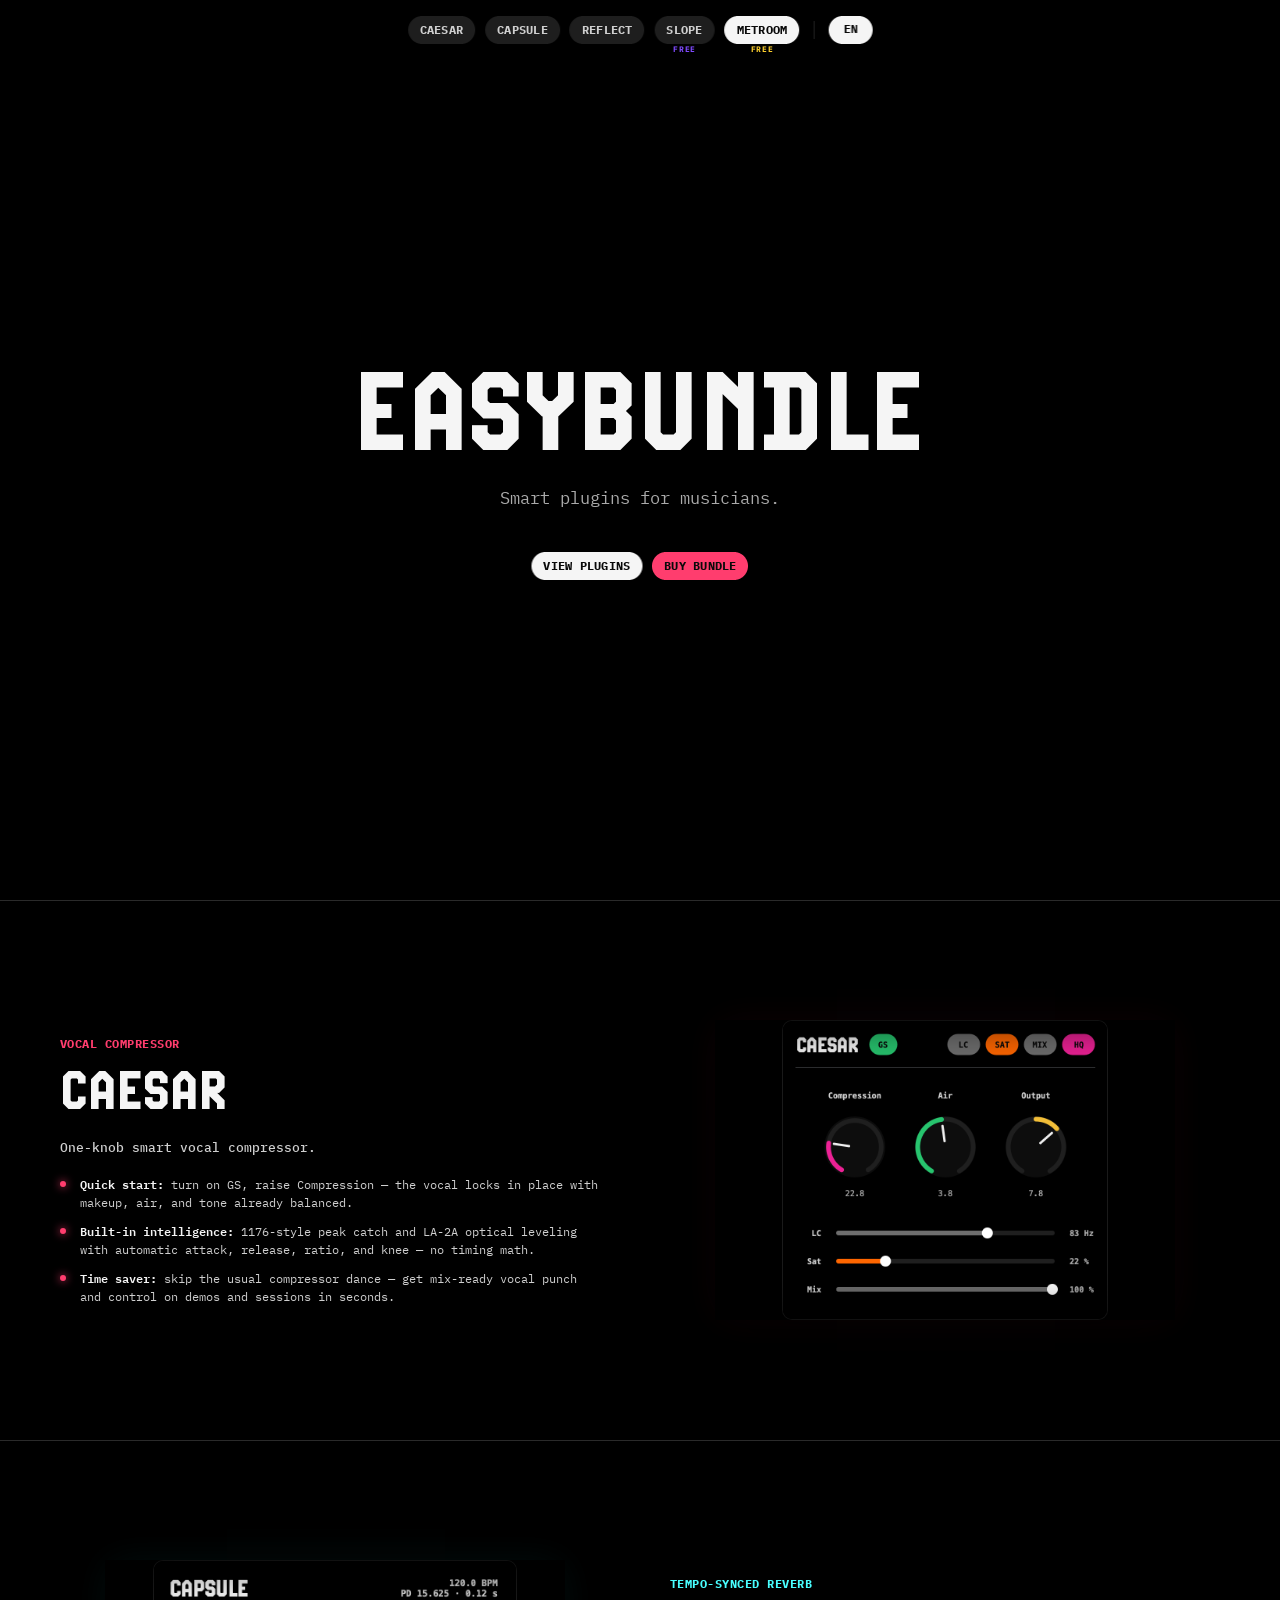
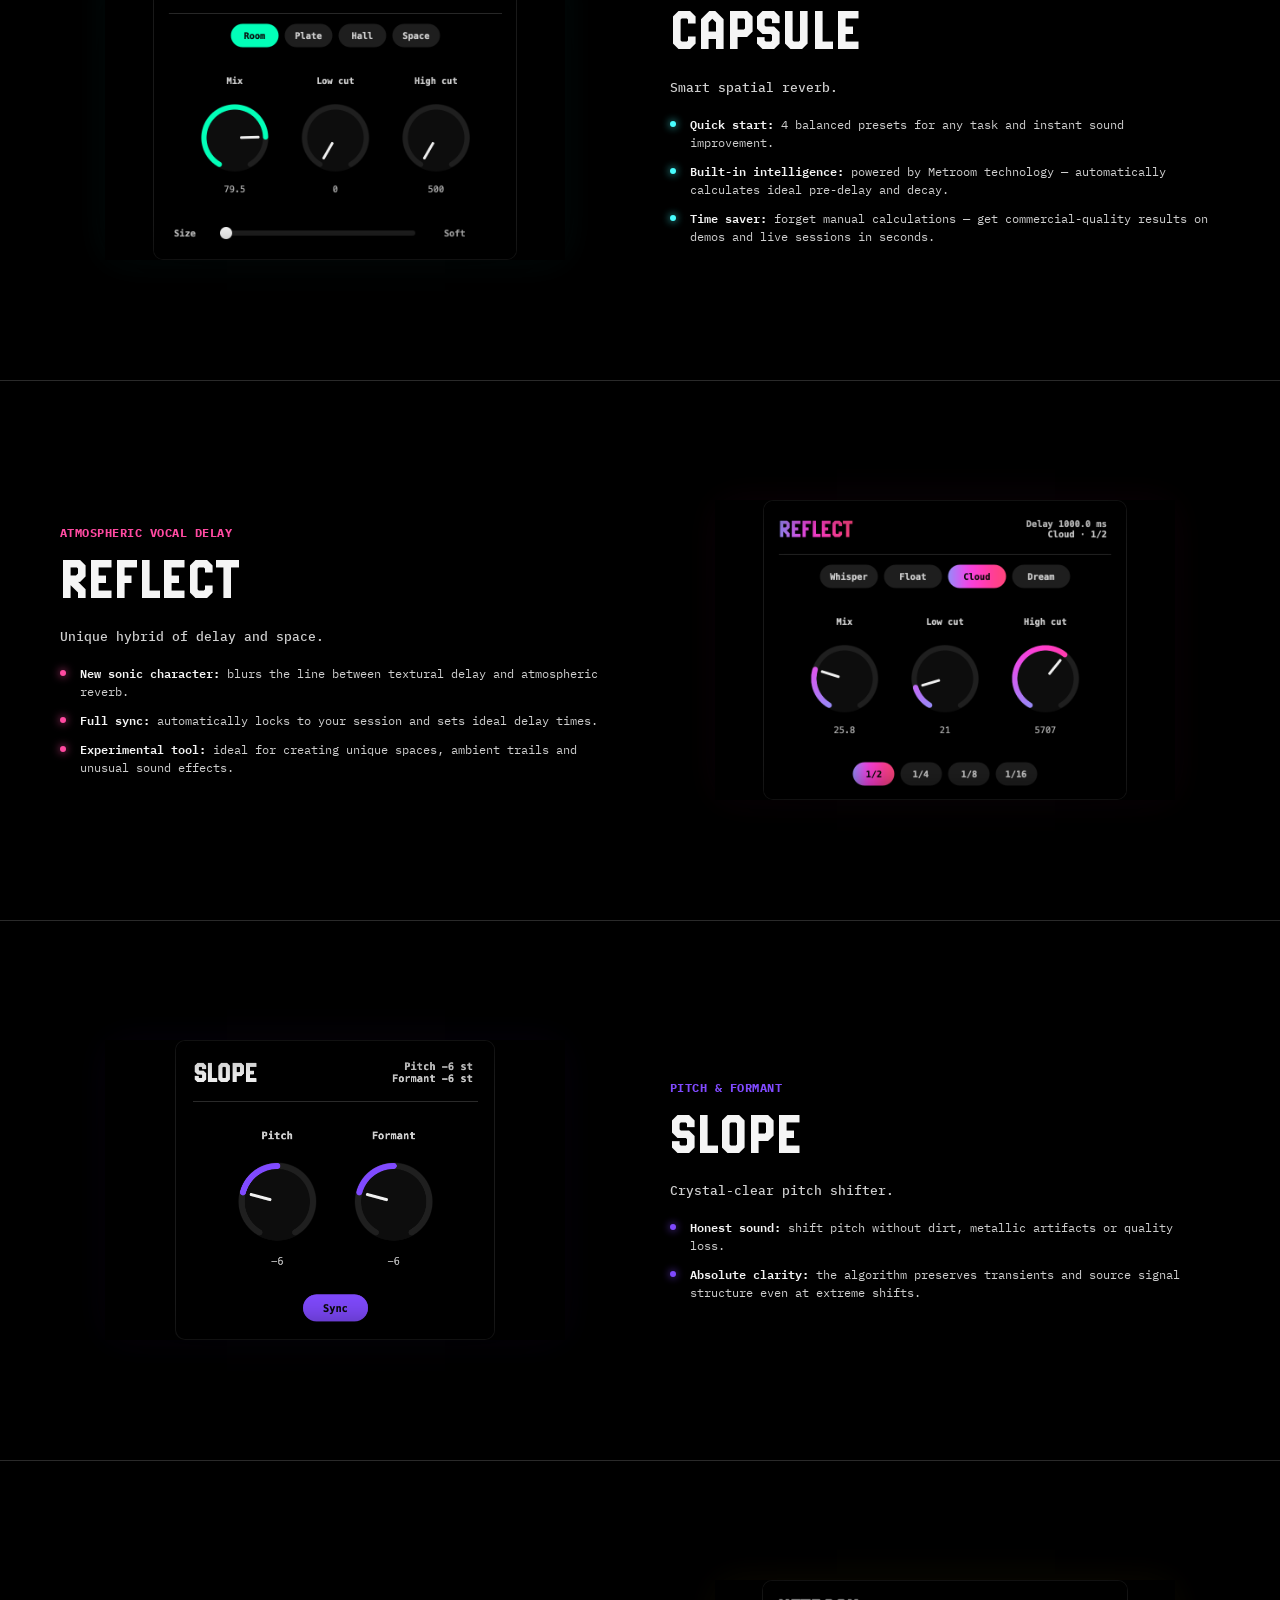
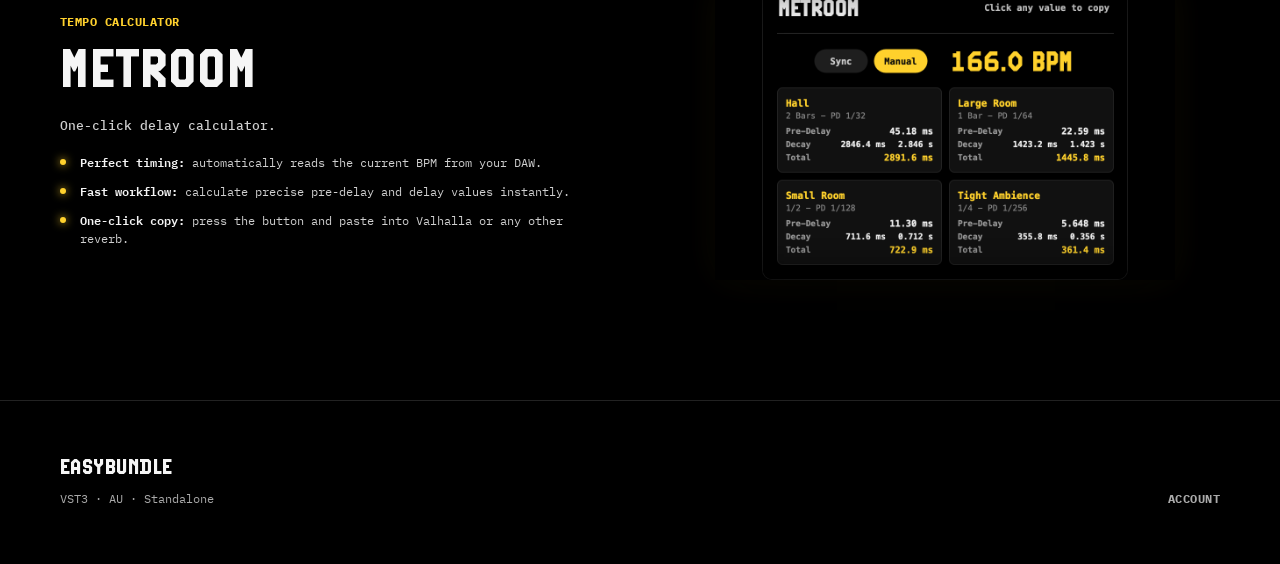
==== index.html @ e0dc14c1 "Initial commit: EASYBUNDLE site" ====
<!DOCTYPE html>
<html lang="en">
<head>
  <meta charset="utf-8" />
  <meta name="viewport" content="width=device-width, initial-scale=1" />
  <title>EASYBUNDLE — repentov</title>
  <meta name="description" content="EASYBUNDLE by repentov: METROOM, CAESAR, CAPSULE, REFLECT, SLOPE — minimum knobs, maximum character." />
  <link rel="icon" href="assets/logo.png" type="image/png" />
  <link rel="preconnect" href="https://fonts.googleapis.com" />
  <link rel="preconnect" href="https://fonts.gstatic.com" crossorigin />
  <link href="https://fonts.googleapis.com/css2?family=Inter:wght@300;400;500;600;700;800&family=IBM+Plex+Mono:wght@400;500;600;700&display=swap" rel="stylesheet" />
  <link rel="stylesheet" href="styles.css" />
</head>
<body>
  <a class="skip" href="#plugins" data-i18n="skip">To plugins</a>

  <!-- Floating Navigation -->
  <nav class="rail" aria-label="Site">
    <div class="rail__inner">
      <a href="#caesar">CAESAR</a>
      <a href="#capsule">CAPSULE</a>
      <a href="#reflect">REFLECT</a>
      <span class="rail__item"><a href="#slope">SLOPE</a><span class="rail__free" style="color:#804AFF">FREE</span></span>
      <span class="rail__item"><a href="#metroom">METROOM</a><span class="rail__free" style="color:#FFD12D">FREE</span></span>
      <span class="rail__divider"></span>
      <div class="rail__langs" id="langSwitch" aria-label="Language">
        <div class="rail__langs-inner">
          <button class="rail__lang is-active" type="button" data-lang="en">EN</button>
          <button class="rail__lang" type="button" data-lang="ru">RU</button>
        </div>
      </div>
    </div>
  </nav>

  <!-- Hero -->
  <header class="hero">
    <div class="hero__stage">
      <h1 class="hero__brand">EASYBUNDLE</h1>
      <p class="hero__line" data-i18n="hero.line">Smart plugins for musicians.</p>
      <div class="hero__cta">
        <a class="btn btn--primary" href="#plugins" data-i18n="hero.cta1">View plugins</a>
        <button class="btn btn--buy" type="button" id="buyOpen" data-i18n="hero.ctaBuy">Buy bundle</button>
      </div>
    </div>
  </header>

  <!-- Plugins -->
  <main id="plugins">

    <!-- CAESAR -->
    <article class="plugin" id="caesar" style="--accent:#FF3D6E">
      <div class="wrap plugin__grid">
        <div class="plugin__copy">
          <p class="plugin__role" data-i18n="caesar.role">Vocal compressor</p>
          <h2 class="plugin__name">CAESAR</h2>
          <p class="plugin__sound" data-i18n="caesar.sound">One-knob smart vocal compressor.</p>
          <ul class="plugin__pros">
            <li data-i18n="caesar.pro1"><strong data-i18n="caesar.pro1t">Quick start:</strong> <span data-i18n="caesar.pro1d">turn on GS, raise Compression — the vocal locks in place with makeup, air, and tone already balanced.</span></li>
            <li data-i18n="caesar.pro2"><strong data-i18n="caesar.pro2t">Built-in intelligence:</strong> <span data-i18n="caesar.pro2d">1176-style peak catch and LA-2A optical leveling with automatic attack, release, ratio, and knee — no timing math.</span></li>
            <li data-i18n="caesar.pro3"><strong data-i18n="caesar.pro3t">Time saver:</strong> <span data-i18n="caesar.pro3d">skip the usual compressor dance — get mix-ready vocal punch and control on demos and sessions in seconds.</span></li>
          </ul>
        </div>
        <figure class="plugin__shot" aria-label="CAESAR interface">
          <div class="shot"><img src="assets/shots/caesar.png" alt="CAESAR UI" loading="lazy" /></div>
        </figure>
      </div>
    </article>

    <!-- CAPSULE -->
    <article class="plugin" id="capsule" style="--accent:#49FEFF">
      <div class="wrap plugin__grid plugin__grid--flip">
        <div class="plugin__copy">
          <p class="plugin__role" data-i18n="capsule.role">Tempo-synced reverb</p>
          <h2 class="plugin__name">CAPSULE</h2>
          <p class="plugin__sound" data-i18n="capsule.sound">Smart spatial reverb.</p>
          <ul class="plugin__pros">
            <li data-i18n="capsule.pro1"><strong data-i18n="capsule.pro1t">Quick start:</strong> <span data-i18n="capsule.pro1d">4 balanced presets for any task and instant sound improvement.</span></li>
            <li data-i18n="capsule.pro2"><strong data-i18n="capsule.pro2t">Built-in intelligence:</strong> <span data-i18n="capsule.pro2d">powered by Metroom technology — automatically calculates ideal pre-delay and decay.</span></li>
            <li data-i18n="capsule.pro3"><strong data-i18n="capsule.pro3t">Time saver:</strong> <span data-i18n="capsule.pro3d">forget manual calculations — get commercial-quality results on demos and live sessions in seconds.</span></li>
          </ul>
        </div>
        <figure class="plugin__shot" aria-label="CAPSULE interface">
          <div class="shot"><img src="assets/shots/capsule.png" alt="CAPSULE UI" loading="lazy" /></div>
        </figure>
      </div>
    </article>

    <!-- REFLECT -->
    <article class="plugin" id="reflect" style="--accent:#FF4AA1">
      <div class="wrap plugin__grid">
        <div class="plugin__copy">
          <p class="plugin__role" data-i18n="reflect.role">Atmospheric vocal delay</p>
          <h2 class="plugin__name">REFLECT</h2>
          <p class="plugin__sound" data-i18n="reflect.sound">Unique hybrid of delay and space.</p>
          <ul class="plugin__pros">
            <li data-i18n="reflect.pro1"><strong data-i18n="reflect.pro1t">New sonic character:</strong> <span data-i18n="reflect.pro1d">blurs the line between textural delay and atmospheric reverb.</span></li>
            <li data-i18n="reflect.pro2"><strong data-i18n="reflect.pro2t">Full sync:</strong> <span data-i18n="reflect.pro2d">automatically locks to your session and sets ideal delay times.</span></li>
            <li data-i18n="reflect.pro3"><strong data-i18n="reflect.pro3t">Experimental tool:</strong> <span data-i18n="reflect.pro3d">ideal for creating unique spaces, ambient trails and unusual sound effects.</span></li>
          </ul>
        </div>
        <figure class="plugin__shot" aria-label="REFLECT interface">
          <div class="shot"><img src="assets/shots/reflect.png" alt="REFLECT UI" loading="lazy" /></div>
        </figure>
      </div>
    </article>

    <!-- SLOPE -->
    <article class="plugin" id="slope" style="--accent:#804AFF">
      <div class="wrap plugin__grid plugin__grid--flip">
        <div class="plugin__copy">
          <p class="plugin__role" data-i18n="slope.role">Pitch &amp; formant</p>
          <h2 class="plugin__name">SLOPE</h2>
          <p class="plugin__sound" data-i18n="slope.sound">Crystal-clear pitch shifter.</p>
          <ul class="plugin__pros">
            <li data-i18n="slope.pro1"><strong data-i18n="slope.pro1t">Honest sound:</strong> <span data-i18n="slope.pro1d">shift pitch without dirt, metallic artifacts or quality loss.</span></li>
            <li data-i18n="slope.pro2"><strong data-i18n="slope.pro2t">Absolute clarity:</strong> <span data-i18n="slope.pro2d">the algorithm preserves transients and source signal structure even at extreme shifts.</span></li>
          </ul>
        </div>
        <figure class="plugin__shot" aria-label="SLOPE interface">
          <div class="shot"><img src="assets/shots/slope.png" alt="SLOPE UI" loading="lazy" /></div>
        </figure>
      </div>
    </article>

    <!-- METROOM -->
    <article class="plugin" id="metroom" style="--accent:#FFD12D">
      <div class="wrap plugin__grid">
        <div class="plugin__copy">
          <p class="plugin__role" data-i18n="metroom.role">Tempo calculator</p>
          <h2 class="plugin__name">METROOM</h2>
          <p class="plugin__sound" data-i18n="metroom.sound">One-click delay calculator.</p>
          <ul class="plugin__pros">
            <li data-i18n="metroom.pro1"><strong data-i18n="metroom.pro1t">Perfect timing:</strong> <span data-i18n="metroom.pro1d">automatically reads the current BPM from your DAW.</span></li>
            <li data-i18n="metroom.pro2"><strong data-i18n="metroom.pro2t">Fast workflow:</strong> <span data-i18n="metroom.pro2d">calculate precise pre-delay and delay values instantly.</span></li>
            <li data-i18n="metroom.pro3"><strong data-i18n="metroom.pro3t">One-click copy:</strong> <span data-i18n="metroom.pro3d">press the button and paste into Valhalla or any other reverb.</span></li>
          </ul>
        </div>
        <figure class="plugin__shot" aria-label="METROOM interface">
          <div class="shot"><img src="assets/shots/metroom.png" alt="METROOM UI" loading="lazy" /></div>
        </figure>
      </div>
    </article>

  </main>

  <!-- Footer -->
  <footer class="footer">
    <div class="wrap footer__inner">
      <div>
        <strong>EASYBUNDLE</strong>
        <p>VST3 · AU · Standalone</p>
      </div>
      <a href="/account.html" data-i18n="nav.account">Account</a>
    </div>
  </footer>

  <!-- Checkout -->
  <div class="checkout" id="checkout" aria-hidden="true">
    <div class="checkout__scrim" data-checkout-close></div>
    <div class="checkout__panel" role="dialog" aria-modal="true" aria-labelledby="checkoutTitle">
      <button class="checkout__close" type="button" aria-label="Close" data-checkout-close>&times;</button>
      <p class="checkout__eyebrow" data-i18n="buy.eyebrow">EASYBUNDLE</p>
      <h2 class="checkout__title" id="checkoutTitle" data-i18n="buy.title">Buy the bundle</h2>
      <p class="checkout__price"><strong>$149</strong> <span data-i18n="buy.includes">— all five plugins, perpetual license</span></p>

      <form class="checkout__form" id="checkoutForm" novalidate>
        <div class="checkout__row checkout__row--2">
          <div class="checkout__field">
            <label for="buyFirst" data-i18n="buy.first">First name</label>
            <input id="buyFirst" name="first_name" autocomplete="given-name" required />
          </div>
          <div class="checkout__field">
            <label for="buyLast" data-i18n="buy.last">Last name</label>
            <input id="buyLast" name="last_name" autocomplete="family-name" required />
          </div>
        </div>
        <div class="checkout__field">
          <label for="buyEmail" data-i18n="buy.email">Email</label>
          <input id="buyEmail" name="email" type="email" autocomplete="email" required />
        </div>
        <div class="checkout__field">
          <label for="buyCompany" data-i18n="buy.company">Company <span style="opacity:.5">(optional)</span></label>
          <input id="buyCompany" name="company" autocomplete="organization" />
        </div>
        <div class="checkout__row checkout__row--2">
          <div class="checkout__field">
            <label for="buyCountry" data-i18n="buy.country">Country</label>
            <select id="buyCountry" name="country" required>
              <option value="">—</option>
              <option value="RU" data-en="Russia" data-ru="Россия">Russia</option>
              <option value="US" data-en="United States" data-ru="США">United States</option>
              <option value="GB" data-en="United Kingdom" data-ru="Великобритания">United Kingdom</option>
              <option value="DE" data-en="Germany" data-ru="Германия">Germany</option>
              <option value="FR" data-en="France" data-ru="Франция">France</option>
              <option value="NL" data-en="Netherlands" data-ru="Нидерланды">Netherlands</option>
              <option value="PL" data-en="Poland" data-ru="Польша">Poland</option>
              <option value="UA" data-en="Ukraine" data-ru="Украина">Ukraine</option>
              <option value="BY" data-en="Belarus" data-ru="Беларусь">Belarus</option>
              <option value="KZ" data-en="Kazakhstan" data-ru="Казахстан">Kazakhstan</option>
              <option value="OTHER" data-en="Other" data-ru="Другое">Other</option>
            </select>
          </div>
          <div class="checkout__field">
            <label for="buyVat" data-i18n="buy.vat">VAT / Tax ID <span style="opacity:.5">(opt.)</span></label>
            <input id="buyVat" name="vat" autocomplete="off" />
          </div>
        </div>
        <label class="checkout__check">
          <input type="checkbox" name="terms" required />
          <span data-i18n="buy.terms">I agree to the license terms. One seat, personal use, no redistribution.</span>
        </label>
        <p class="checkout__note" data-i18n="buy.note">After payment we create your account, email the password and license key, and activate the bundle.</p>
        <button class="checkout__submit" type="submit" data-i18n="buy.submit">Pay &amp; activate</button>
        <p class="checkout__status" id="checkoutStatus" aria-live="polite"></p>
      </form>

      <div class="checkout__done" id="checkoutDone">
        <p data-i18n="buy.done">Purchase complete. Check your email for the password and license key.</p>
        <div>
          <span data-i18n="buy.licenseLabel">License key</span>
          <code id="checkoutLicense"></code>
        </div>
        <p><a href="/account.html" data-i18n="buy.openAccount">Open account</a></p>
      </div>
    </div>
  </div>


  <script src="main.js"></script>
</body>
</html>
---- styles.css ----
@import url('https://fonts.googleapis.com/css2?family=Inter:wght@300;400;500;600;700;800&display=swap');

@font-face {
  font-family: "VideoCond";
  src: url("assets/fonts/VideoCond-Bold.ttf") format("truetype");
  font-weight: 700;
  font-style: normal;
  font-display: swap;
}

/* ═══════════════════════════════════════════════════════════
   EASYBUNDLE — EASYUI2 Design System
   Tokens → Tokens.h (Colour / Layout / Anim)
   ═══════════════════════════════════════════════════════════ */

:root {
  /* ── Tokens::Colour ── */
  --bg:             #000000;
  --chrome-stroke:  #222222;
  --header-rule:    #2a2a2a;
  --text-primary:   #f5f5f5;
  --text-secondary: #cfcfcf;
  --text-muted:     #aaaaaa;
  --text-on-accent: #0a0a0a;
  --chip-off:       #1e1e1e;
  --track-dark:     #1f1f1f;
  --dial-face:      #0d0d0d;
  --dial-ring:      #222222;
  --slider-idle:    #6e6e6e;
  --about-card:     #141414;
  --about-stroke:   #333333;

  /* ── Plugin accents ── */
  --metroom:        #FFD12D;
  --caesar:         #FF3D6E;
  --capsule-modern: #49FEFF;
  --reflect:        #FF4AA1;
  --slope:          #804AFF;
  --buy:            #FF3D6E;

  /* ── Tokens::Layout ── */
  --chrome-corner:  10px;
  --chip-h:         28px;
  --chip-gap:       10px;
  --chip-pad-x:     12px;
  --header-pad-x:   18px;

  /* ── Tokens::Anim ── */
  --row-show:       0.18s;
  --row-hide:       0.30s;
  --gs-slot:        0.24s;
  --about-fade:     0.18s;

  /* ── Typography ── */
  --display: "VideoCond", "Arial Narrow", sans-serif;
  --body:    "Inter", -apple-system, BlinkMacSystemFont, sans-serif;
  --mono:    "IBM Plex Mono", ui-monospace, monospace;

  /* ── Radii ── */
  --radius-chip: 14px;
  --radius-card: var(--chrome-corner);
  --radius-pill: 999px;
}

/* ══════════════════════════════════════════════
   RESET & BASE
   ══════════════════════════════════════════════ */
*, *::before, *::after { box-sizing: border-box; margin: 0; padding: 0; }
html { scroll-behavior: smooth; }

body {
  background: var(--bg);
  color: var(--text-primary);
  font-family: var(--body);
  font-size: 15px;
  line-height: 1.6;
  -webkit-font-smoothing: antialiased;
  -moz-osx-font-smoothing: grayscale;
  overflow-x: hidden;
}

a { color: inherit; text-decoration: none; }

/* Anchored sections clear the floating nav */
[id] { scroll-margin-top: 84px; }

.skip {
  position: absolute; left: -999px; top: 0;
  background: var(--text-primary); color: var(--bg);
  padding: 8px 16px; z-index: 100;
  border-radius: var(--radius-card);
}
.skip:focus { left: 12px; top: 12px; }

.wrap {
  width: min(1160px, calc(100% - 48px));
  margin: 0 auto;
}

/* ══════════════════════════════════════════════
   FLOATING NAV — bare chips, no backing plate
   Links styled as ToggleButton chips (chipOff fill)
   ══════════════════════════════════════════════ */
.rail {
  position: fixed;
  top: 16px;
  left: 50%;
  transform: translateX(-50%);
  z-index: 100;
  transition: transform 0.35s cubic-bezier(0.25, 0.46, 0.45, 0.94);
}
.rail.is-hidden {
  transform: translateX(-50%) translateY(-200%);
  pointer-events: none;
}

.rail__inner {
  display: flex;
  gap: var(--chip-gap);
  align-items: center;
  justify-content: center;
  /* overflow visible so oval morph bulge isn't clipped */
  overflow: visible;
}

/* Nav — oval morph chips (paintOvalButtonOverParent) */
.rail a {
  --btn-ink: var(--text-secondary);
  position: relative;
  flex: 0 0 auto;
  padding: 0 var(--chip-pad-x);
  height: var(--chip-h);
  display: inline-flex;
  align-items: center;
  justify-content: center;
  font-size: 12px;
  font-weight: 700;
  font-family: var(--mono);
  color: var(--btn-ink);
  border: none;
  border-radius: 0;
  background: transparent;
  white-space: nowrap;
  letter-spacing: 0.02em;
  text-transform: uppercase;
  cursor: pointer;
  overflow: visible;
  isolation: isolate;
}
.rail a.is-active {
  --btn-ink: var(--text-on-accent);
}

/* Lang switch — one morph chip; hover expands to fit EN + RU */
.rail__langs {
  position: relative;
  flex: 0 0 auto;
  height: var(--chip-h);
  width: 44px;
  isolation: isolate;
  overflow: visible;
}
.rail__langs .chip__canvas {
  z-index: 0;
}
.rail__langs-inner {
  position: relative;
  z-index: 1;
  display: flex;
  align-items: stretch;
  gap: var(--chip-gap);
  height: 100%;
  width: 100%;
  overflow: hidden;
}
.rail__langs .rail__lang {
  flex: 1 1 0;
  min-width: 0;
  height: 100%;
  padding: 0;
  margin: 0;
  border: none;
  background: transparent;
  /* Hit target only — label painted on canvas after morph fill */
  color: transparent;
  -webkit-text-fill-color: transparent;
  font-size: 12px;
  font-weight: 700;
  font-family: var(--mono);
  letter-spacing: 0.02em;
  text-transform: uppercase;
  cursor: pointer;
  white-space: nowrap;
}
/* Collapsed: only active lang is clickable (full chip) */
.rail__langs:not(.is-open) .rail__langs-inner {
  display: block;
}
.rail__langs:not(.is-open) .rail__lang {
  position: absolute;
  inset: 0;
  pointer-events: none;
}
.rail__langs:not(.is-open) .rail__lang.is-active {
  pointer-events: auto;
}
.rail__langs.is-open .rail__lang {
  position: relative;
  inset: auto;
  pointer-events: auto;
}

.rail__divider {
  display: inline-block;
  flex: 0 0 auto;
  width: 1px;
  height: 18px;
  background: var(--chrome-stroke);
  margin: 0 4px;
}

/* ══════════════════════════════════════════════
   HERO — pure black, no gradient, no logo
   ══════════════════════════════════════════════ */
.hero {
  position: relative;
  min-height: 100svh;
  display: flex;
  flex-direction: column;
  align-items: center;
  justify-content: center;
  overflow: visible;
  background: var(--bg);
  padding: 120px 20px 80px;
}

.hero__stage {
  text-align: center;
  max-width: 800px;
}

/* Title: VideoCond Bold — same face as plugin titles */
.hero__brand {
  margin: 0;
  font-family: var(--display);
  font-size: clamp(3.6rem, 12vw, 7rem);
  letter-spacing: 0.02em;
  line-height: 0.9;
  font-weight: 700;
  color: var(--text-primary);
  animation: rise 1s 0.1s cubic-bezier(0.16, 1, 0.3, 1) both;
}

.hero__line {
  margin: 24px auto 0;
  max-width: 32rem;
  color: var(--text-muted);
  font-size: 1.05rem;
  font-weight: 400;
  line-height: 1.6;
  font-family: var(--mono);
  animation: rise 1s 0.25s cubic-bezier(0.16, 1, 0.3, 1) both;
}

.hero__cta {
  display: flex;
  gap: var(--chip-gap);
  justify-content: center;
  flex-wrap: wrap;
  margin-top: 40px;
  animation: rise 1s 0.4s cubic-bezier(0.16, 1, 0.3, 1) both;
}

.hero__by {
  position: absolute;
  bottom: 28px; left: 0; right: 0;
  text-align: center;
  color: var(--text-muted);
  font-size: 12px;
  font-weight: 700;
  letter-spacing: 0.06em;
  text-transform: uppercase;
  font-family: var(--mono);
}
.hero__by a { color: var(--text-secondary); transition: color var(--row-show); }
.hero__by a:hover { color: var(--text-primary); }


/* Rail item with FREE badge */
.rail__item {
  position: relative;
  display: inline-flex;
  align-items: center;
  justify-content: center;
}
.rail__free {
  position: absolute;
  bottom: -12px;
  left: 50%;
  transform: translateX(-50%);
  font-size: 8px;
  font-weight: 700;
  font-family: var(--mono);
  letter-spacing: 0.08em;
  text-transform: uppercase;
  white-space: nowrap;
  animation: freePulse 2.5s ease-in-out infinite;
}
.rail__item:nth-child(4) .rail__free {
  animation-delay: 0s;
}
.rail__item:nth-child(5) .rail__free {
  animation-delay: 1.3s;
}
@keyframes freePulse {
  0%, 100% { opacity: 0.4; transform: translateX(-50%) scale(1); }
  15% { opacity: 1; transform: translateX(-50%) scale(1.2); }
  30% { opacity: 0.5; transform: translateX(-50%) scale(1); }
  45% { opacity: 1; transform: translateX(-50%) scale(1.15); }
  60% { opacity: 0.4; transform: translateX(-50%) scale(1); }
}

/* ══════════════════════════════════════════════
   BUTTONS — EasyUI2 oval morph chips
   paintOvalButtonOverParent + tickUiAnimations
   Shape drawn on canvas; label stays on rest bounds.
   ══════════════════════════════════════════════ */
.btn {
  --btn-ink: var(--text-secondary);
  position: relative;
  display: inline-flex;
  align-items: center;
  justify-content: center;
  height: var(--chip-h);
  padding: 0 var(--chip-pad-x);
  border: none;
  background: transparent;
  color: var(--btn-ink);
  text-decoration: none;
  font-family: var(--mono);
  font-size: 12px;
  font-weight: 700;
  letter-spacing: 0.02em;
  text-transform: uppercase;
  border-radius: 0;
  cursor: pointer;
  overflow: visible;
  isolation: isolate;
}
.btn--primary {
  --btn-ink: var(--text-on-accent);
}
.btn--buy {
  --btn-ink: var(--text-on-accent);
}
.btn--ghost {
  --btn-ink: var(--text-secondary);
}

/* Canvas paints the morphing pill; label does not press/morph */
.chip__canvas {
  position: absolute;
  left: 50%;
  top: 50%;
  transform: translate(-50%, -50%);
  pointer-events: none;
  z-index: 0;
}
.chip__label {
  position: relative;
  z-index: 1;
}

/* ══════════════════════════════════════════════
   KEYFRAMES
   ══════════════════════════════════════════════ */
@keyframes rise {
  from { opacity: 0; transform: translateY(20px); }
  to   { opacity: 1; transform: translateY(0); }
}

/* ══════════════════════════════════════════════
   SECTIONS — header-rule dividers (paintChrome)
   ══════════════════════════════════════════════ */
.stack {
  padding: 120px 0;
  position: relative;
}
.stack::before {
  content: "";
  position: absolute;
  top: 0; left: 0; right: 0;
  height: 1px;
  background: var(--header-rule);
}

.section-title {
  margin: 0 0 20px;
  font-family: var(--display);
  font-size: clamp(2rem, 5vw, 3.2rem);
  font-weight: 700;
  line-height: 1;
  letter-spacing: 0.02em;
  color: var(--text-primary);
}

.section-lead {
  margin: 0;
  max-width: 38rem;
  color: var(--text-muted);
  font-family: var(--mono);
  font-size: 13px;
  line-height: 1.7;
}

/* ══════════════════════════════════════════════
   PLUGIN SECTIONS
   ══════════════════════════════════════════════ */
.plugin {
  padding: 120px 0;
  position: relative;
}
.plugin::before {
  content: "";
  position: absolute;
  top: 0; left: 0; right: 0;
  height: 1px;
  background: var(--header-rule);
}

.plugin__grid {
  display: grid;
  grid-template-columns: 1fr 1fr;
  gap: 60px;
  align-items: center;
}
.plugin__grid--flip .plugin__copy { order: 2; }
.plugin__grid--flip .plugin__shot { order: 1; }

.plugin__role {
  margin: 0 0 10px;
  font-size: 12px;
  font-weight: 700;
  font-family: var(--mono);
  letter-spacing: 0.04em;
  text-transform: uppercase;
  color: var(--accent);
}

.plugin__name {
  margin: 0 0 20px;
  font-family: var(--display);
  font-size: clamp(2.4rem, 5vw, 3.4rem);
  font-weight: 700;
  line-height: 1;
  letter-spacing: 0.02em;
  color: var(--text-primary);
}

.plugin__sound {
  margin: 0 0 16px;
  color: var(--text-secondary);
  font-family: var(--mono);
  font-size: 13px;
  font-weight: 500;
  max-width: 34rem;
  line-height: 1.6;
}

.plugin__desc {
  margin: 0 0 24px;
  color: var(--text-muted);
  font-family: var(--mono);
  font-size: 13px;
  max-width: 34rem;
  line-height: 1.6;
}

.plugin__pros {
  margin: 0; padding: 0;
  list-style: none;
  display: grid;
  gap: 10px;
  max-width: 34rem;
}
.plugin__pros li {
  position: relative;
  padding-left: 20px;
  color: var(--text-secondary);
  font-family: var(--mono);
  font-size: 12px;
  line-height: 1.5;
}
.plugin__pros li strong {
  color: var(--text-primary);
  font-weight: 600;
}
.plugin__pros li::before {
  content: "";
  position: absolute;
  left: 0; top: 6px;
  width: 6px; height: 6px;
  border-radius: 50%;
  background: var(--accent);
  box-shadow: 0 0 8px var(--accent);
}

.plugin__shot { margin: 0; min-width: 0; }

/* Scroll reveal — staggered fade-up */
.plugin__copy > * {
  opacity: 0;
  transform: translateY(32px);
  transition: opacity 0.7s cubic-bezier(0.16, 1, 0.3, 1),
              transform 0.7s cubic-bezier(0.16, 1, 0.3, 1);
}
.plugin__shot {
  opacity: 0;
  filter: blur(20px);
  transition: opacity 0.9s cubic-bezier(0.16, 1, 0.3, 1),
              filter 0.9s cubic-bezier(0.16, 1, 0.3, 1);
}
.plugin.is-inview .plugin__copy > * {
  opacity: 1;
  transform: none;
}
.plugin.is-inview .plugin__shot {
  opacity: 1;
  filter: blur(0);
}
/* Stagger children */
.plugin.is-inview .plugin__role   { transition-delay: 0s; }
.plugin.is-inview .plugin__name   { transition-delay: 0.08s; }
.plugin.is-inview .plugin__sound  { transition-delay: 0.16s; }
.plugin.is-inview .plugin__pros   { transition-delay: 0.24s; }
.plugin.is-inview .plugin__shot   { transition-delay: 0.15s; }

/* ══════════════════════════════════════════════
   PLUGIN SCREENSHOT — real UI shots
   chromeCorner radius + inner edge vignette
   ══════════════════════════════════════════════ */
.shot {
  position: relative;
  max-width: 460px;
  height: 300px;
  margin: 0 auto;
  display: flex;
  align-items: center;
  justify-content: center;
  transform: perspective(1200px) rotateY(-3deg) rotateX(1deg);
  transition: transform 0.6s cubic-bezier(0.16, 1, 0.3, 1),
              box-shadow 0.6s ease;
  box-shadow: 0 20px 60px rgba(0, 0, 0, 0.6);
}
.plugin__grid--flip .shot {
  transform: perspective(1200px) rotateY(3deg) rotateX(1deg);
}
.plugin.is-inview .shot {
  transform: perspective(1200px) rotateY(0) rotateX(0);
  box-shadow:
    0 24px 80px rgba(0, 0, 0, 0.5),
    0 0 40px color-mix(in srgb, var(--accent) 6%, transparent);
}

.shot img {
  display: block;
  max-width: 100%;
  max-height: 100%;
  object-fit: contain;
  border-radius: var(--chrome-corner);
  border: 1px solid rgba(255, 255, 255, 0.10);
  background: var(--bg);
}

/* Soft inner darkening along the edges */
.shot::after {
  content: "";
  position: absolute;
  inset: 0;
  border-radius: inherit;
  pointer-events: none;
  box-shadow: inset 0 0 42px 10px rgba(0, 0, 0, 0.55);
}

/* ══════════════════════════════════════════════
   STACK SECTION
   ══════════════════════════════════════════════ */
.stack__list {
  margin: 28px 0 0;
  padding: 0;
  list-style: none;
  display: grid;
  gap: 12px;
  max-width: 40rem;
  font-size: 14px;
  font-weight: 500;
  font-family: var(--mono);
}
.stack__list span { font-weight: 700; }
.stack__list i { font-style: normal; }
.stack__tip {
  margin: 28px 0 0;
  color: var(--text-muted);
  font-family: var(--mono);
  font-size: 13px;
  max-width: 36rem;
}

/* ══════════════════════════════════════════════
   FOOTER — chrome-stroke top border
   ══════════════════════════════════════════════ */
.footer {
  border-top: 1px solid var(--chrome-stroke);
  padding: 48px 0 56px;
}
.footer__inner {
  display: flex;
  justify-content: space-between;
  align-items: flex-end;
  gap: 16px;
  flex-wrap: wrap;
}
.footer strong {
  font-family: var(--display);
  font-size: 1.4rem;
  font-weight: 700;
  letter-spacing: 0.02em;
  color: var(--text-primary);
}
.footer p {
  margin: 4px 0 0;
  color: var(--text-muted);
  font-family: var(--mono);
  font-size: 12px;
}
.footer a { color: var(--text-secondary); transition: color var(--row-show); }
.footer a:hover { color: var(--text-primary); }

/* ══════════════════════════════════════════════
   RESPONSIVE
   ══════════════════════════════════════════════ */
@media (max-width: 900px) {
  .plugin__grid,
  .plugin__grid--flip {
    grid-template-columns: 1fr;
  }
  .plugin__grid--flip .plugin__copy,
  .plugin__grid--flip .plugin__shot { order: initial; }
  .shot { transform: none !important; }
  .rail {
    left: 50%;
    transform: translateX(-50%);
    width: auto;
  }
  .rail.is-hidden {
    transform: translateX(-50%) translateY(-200%);
    pointer-events: none;
  }
}

/* ══════════════════════════════════════════════
   CHECKOUT MODAL
   ══════════════════════════════════════════════ */
.checkout {
  position: fixed;
  inset: 0;
  z-index: 200;
  display: grid;
  place-items: center;
  padding: 24px;
  opacity: 0;
  visibility: hidden;
  pointer-events: none;
  transition: opacity 0.18s ease, visibility 0.18s ease;
}
.checkout.is-open {
  opacity: 1;
  visibility: visible;
  pointer-events: auto;
}
.checkout__scrim {
  position: absolute;
  inset: 0;
  background: rgba(0, 0, 0, 0.78);
}
.checkout__panel {
  position: relative;
  width: min(440px, 100%);
  max-height: min(90vh, 720px);
  overflow: auto;
  background: var(--about-card);
  border: 1px solid var(--about-stroke);
  border-radius: var(--chrome-corner);
  padding: 28px 24px 24px;
  scrollbar-width: thin;
}
.checkout__close {
  position: absolute;
  top: 12px;
  right: 12px;
  width: 32px;
  height: 32px;
  border: none;
  background: transparent;
  color: var(--text-muted);
  font-size: 20px;
  cursor: pointer;
  line-height: 1;
}
.checkout__close:hover { color: var(--text-primary); }
.checkout__eyebrow {
  margin: 0 0 6px;
  font-family: var(--mono);
  font-size: 11px;
  font-weight: 700;
  letter-spacing: 0.08em;
  text-transform: uppercase;
  color: var(--buy);
}
.checkout__title {
  margin: 0 0 8px;
  font-family: var(--display);
  font-size: 2rem;
  line-height: 1;
  letter-spacing: 0.02em;
}
.checkout__price {
  margin: 0 0 20px;
  font-family: var(--mono);
  font-size: 13px;
  color: var(--text-muted);
}
.checkout__price strong {
  color: var(--text-primary);
  font-size: 18px;
}
.checkout__form {
  display: grid;
  gap: 12px;
}
.checkout__row {
  display: grid;
  gap: 12px;
}
@media (min-width: 520px) {
  .checkout__row--2 { grid-template-columns: 1fr 1fr; }
}
.checkout__field {
  display: grid;
  gap: 6px;
}
.checkout__field label {
  font-family: var(--mono);
  font-size: 11px;
  font-weight: 700;
  letter-spacing: 0.04em;
  text-transform: uppercase;
  color: var(--text-muted);
}
.checkout__field input,
.checkout__field select {
  height: 40px;
  padding: 0 12px;
  border: 1px solid var(--chrome-stroke);
  border-radius: 8px;
  background: #0d0d0d;
  color: var(--text-primary);
  font-family: var(--body);
  font-size: 14px;
  outline: none;
}
.checkout__field input:focus,
.checkout__field select:focus {
  border-color: var(--buy);
}
.checkout__check {
  display: flex;
  gap: 10px;
  align-items: flex-start;
  font-size: 13px;
  color: var(--text-secondary);
  line-height: 1.4;
}
.checkout__check input {
  margin-top: 3px;
  accent-color: var(--buy);
}
.checkout__submit {
  margin-top: 4px;
  width: 100%;
  height: 44px;
  border: none;
  border-radius: 999px;
  background: var(--buy);
  color: var(--text-on-accent);
  font-family: var(--mono);
  font-size: 12px;
  font-weight: 700;
  letter-spacing: 0.04em;
  text-transform: uppercase;
  cursor: pointer;
}
.checkout__submit:disabled {
  opacity: 0.55;
  cursor: wait;
}
.checkout__submit:hover:not(:disabled) {
  filter: brightness(1.06);
}
.checkout__note {
  margin: 0;
  font-size: 12px;
  color: var(--text-muted);
  line-height: 1.5;
}
.checkout__status {
  margin: 8px 0 0;
  min-height: 1.2em;
  font-family: var(--mono);
  font-size: 12px;
  color: var(--text-secondary);
}
.checkout__status.is-error { color: #ff6b6b; }
.checkout__status.is-ok { color: #3ddc84; }
.checkout__done {
  display: none;
  gap: 12px;
}
.checkout.is-done .checkout__form { display: none; }
.checkout.is-done .checkout__done { display: grid; }
.checkout__done code {
  display: block;
  padding: 10px 12px;
  background: #0d0d0d;
  border: 1px solid var(--chrome-stroke);
  border-radius: 8px;
  font-family: var(--mono);
  font-size: 12px;
  word-break: break-all;
  color: var(--text-primary);
}
.checkout__done a {
  color: var(--buy);
  text-decoration: underline;
}

.footer__inner > a {
  font-family: var(--mono);
  font-size: 12px;
  font-weight: 700;
  letter-spacing: 0.04em;
  text-transform: uppercase;
  color: var(--text-muted);
}
.footer__inner > a:hover { color: var(--text-primary); }

/* Account page */
.account-page {
  min-height: 100svh;
  padding: 120px 20px 80px;
}
.account-card {
  width: min(440px, 100%);
  margin: 0 auto;
  background: var(--about-card);
  border: 1px solid var(--about-stroke);
  border-radius: var(--chrome-corner);
  padding: 28px 24px;
}
.account-card h1 {
  margin: 0 0 8px;
  font-family: var(--display);
  font-size: 2rem;
  line-height: 1;
}
.account-card .lede {
  margin: 0 0 20px;
  color: var(--text-muted);
  font-size: 13px;
  font-family: var(--mono);
}
.account-card .checkout__form { margin-top: 8px; }
.account-meta {
  display: grid;
  gap: 10px;
  margin-top: 16px;
}
.account-meta dt {
  font-family: var(--mono);
  font-size: 11px;
  font-weight: 700;
  letter-spacing: 0.04em;
  text-transform: uppercase;
  color: var(--text-muted);
}
.account-meta dd {
  margin: 0;
  font-family: var(--mono);
  font-size: 13px;
  color: var(--text-primary);
  word-break: break-all;
}

@media (max-width: 600px) {
  .hero__brand { font-size: clamp(2.8rem, 14vw, 4rem); }
  .hero__cta { flex-direction: column; align-items: center; }
  .hero__cta .btn { width: 100%; max-width: 280px; }
}

@media (prefers-reduced-motion: reduce) {
  *, *::before, *::after {
    animation: none !important;
    transition: none !important;
  }
}
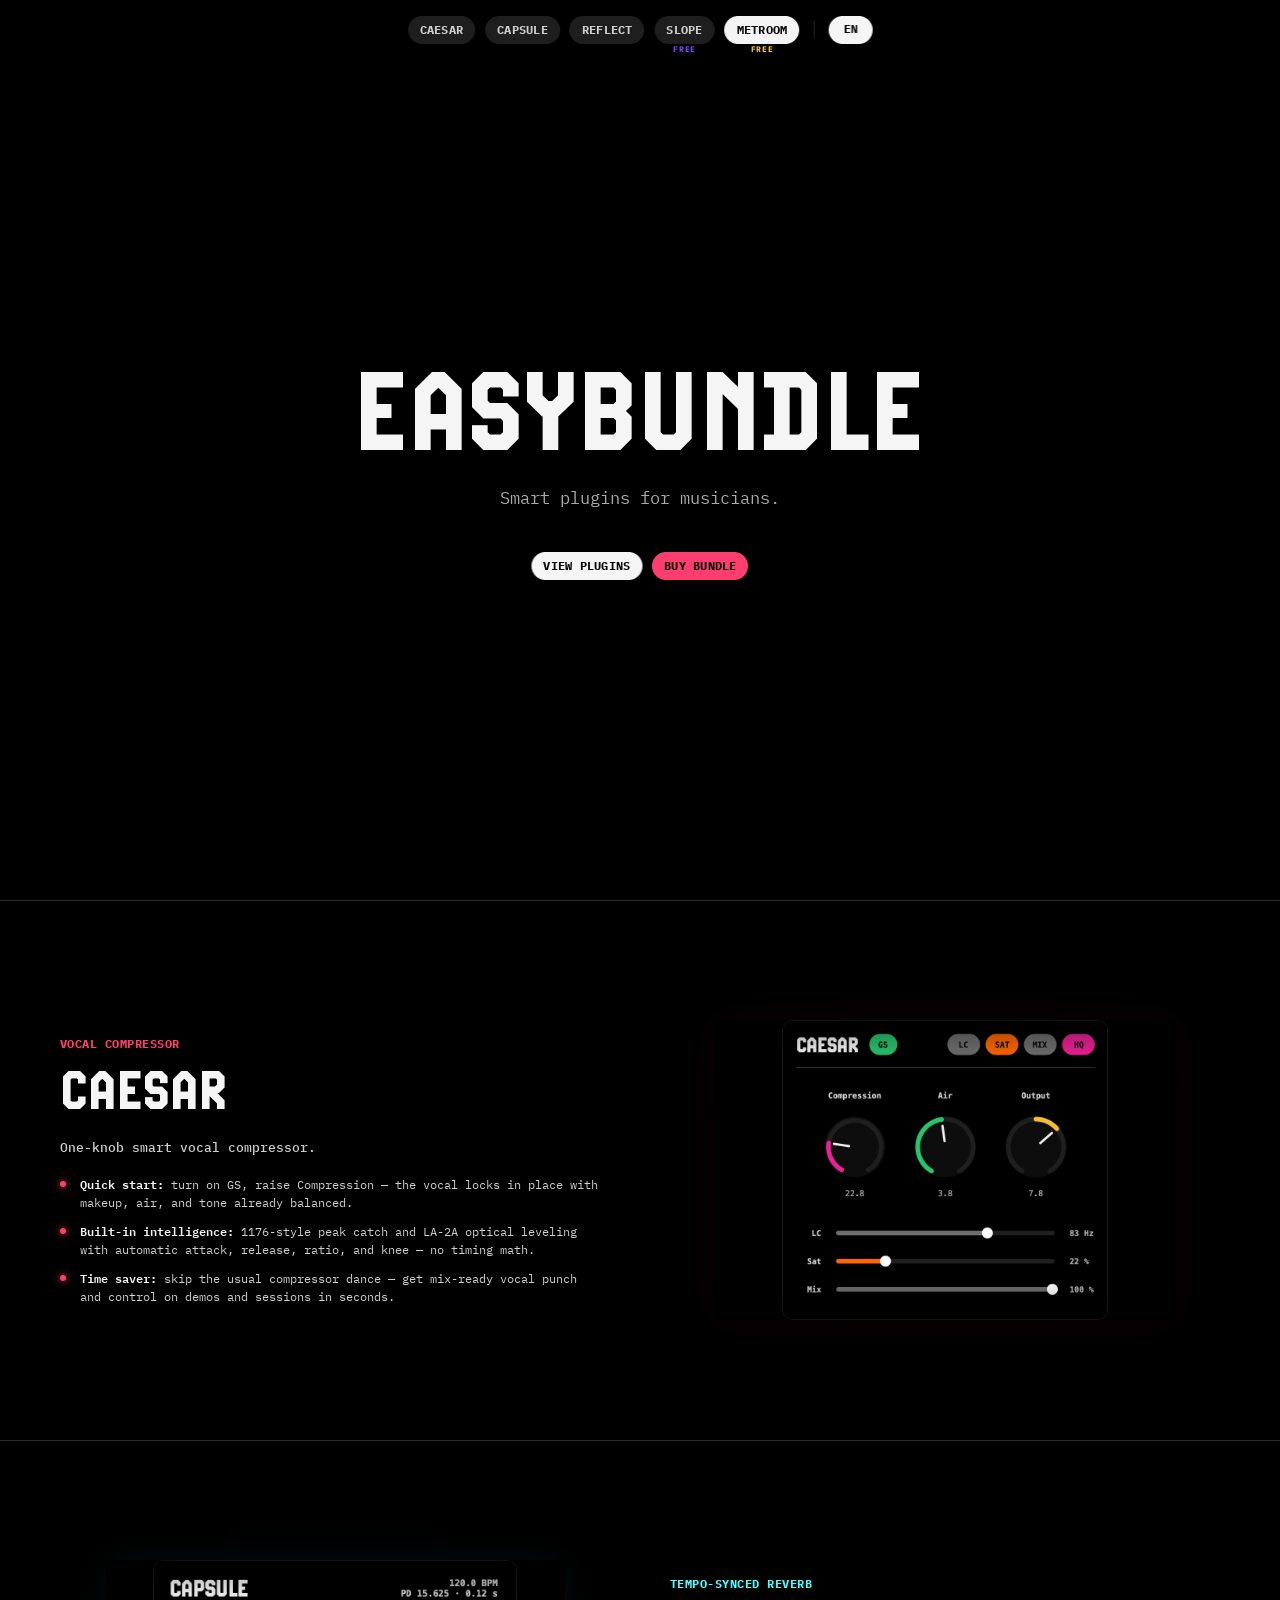
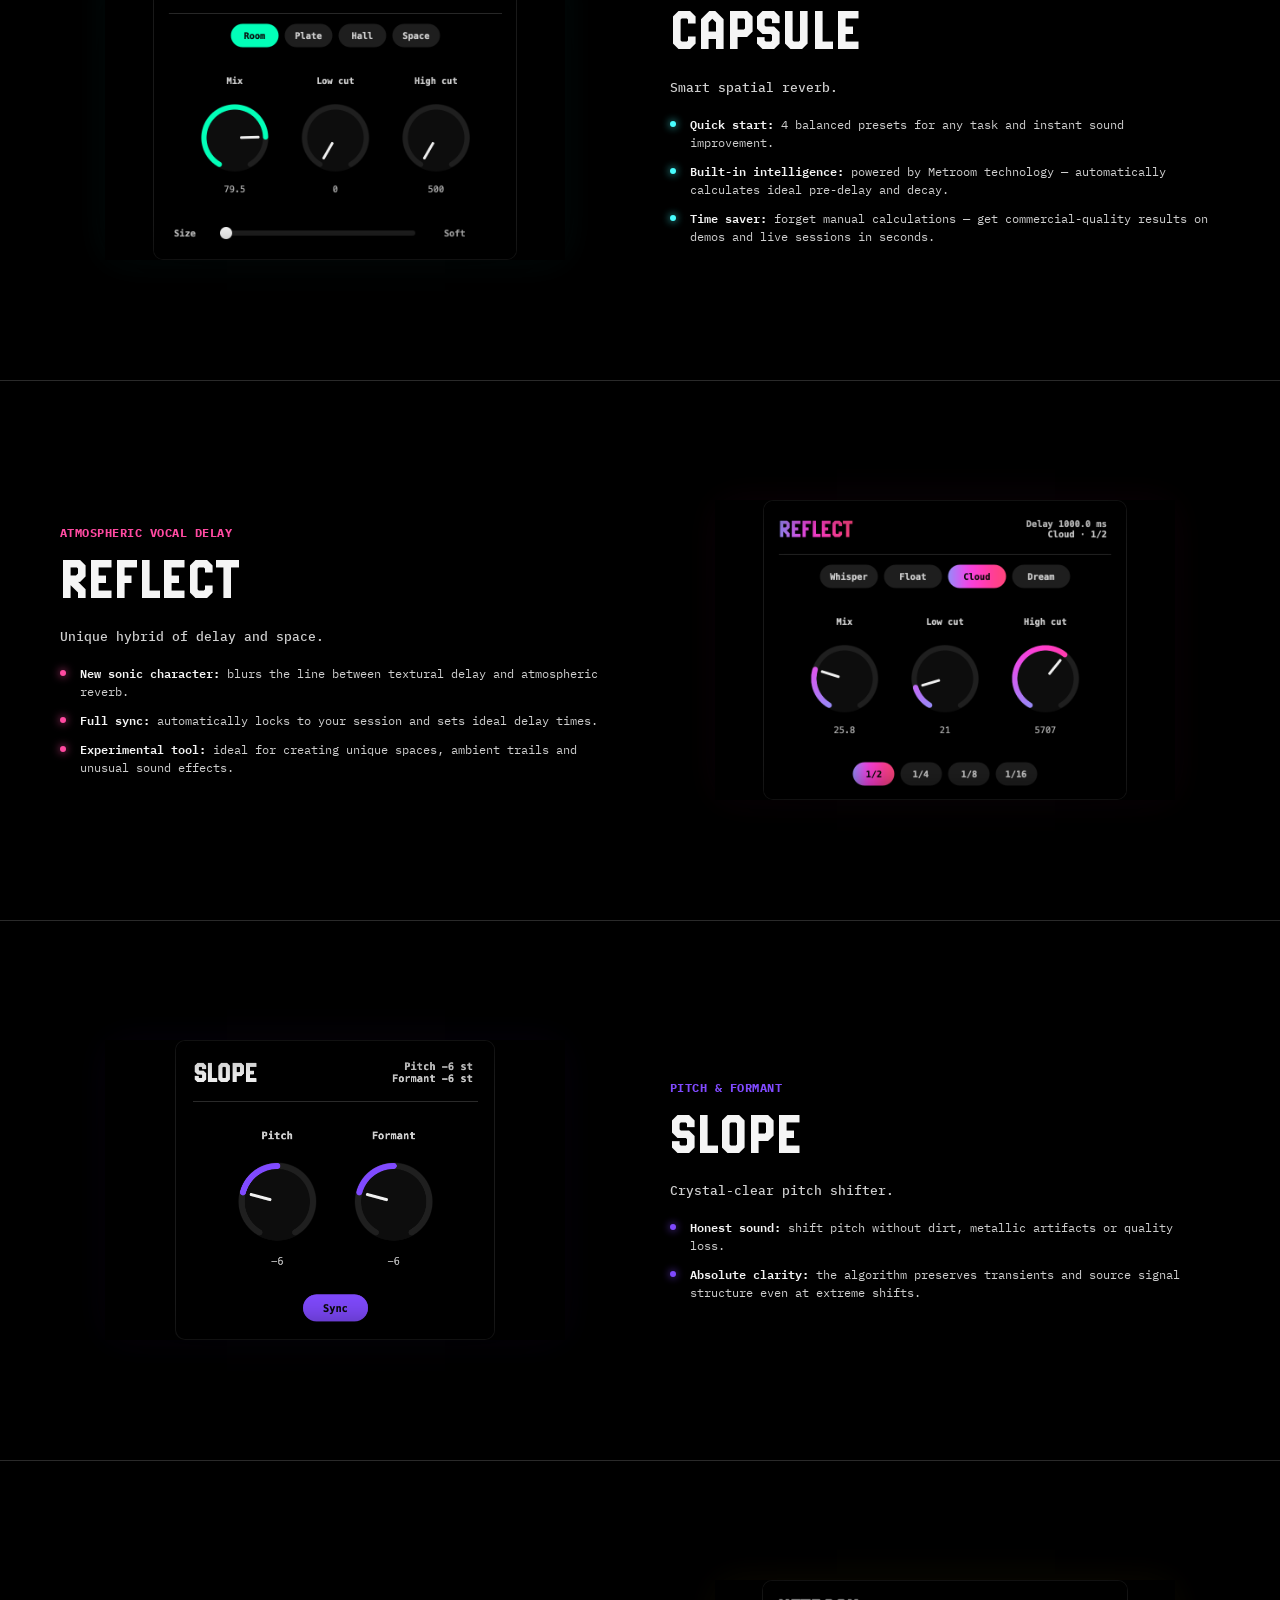
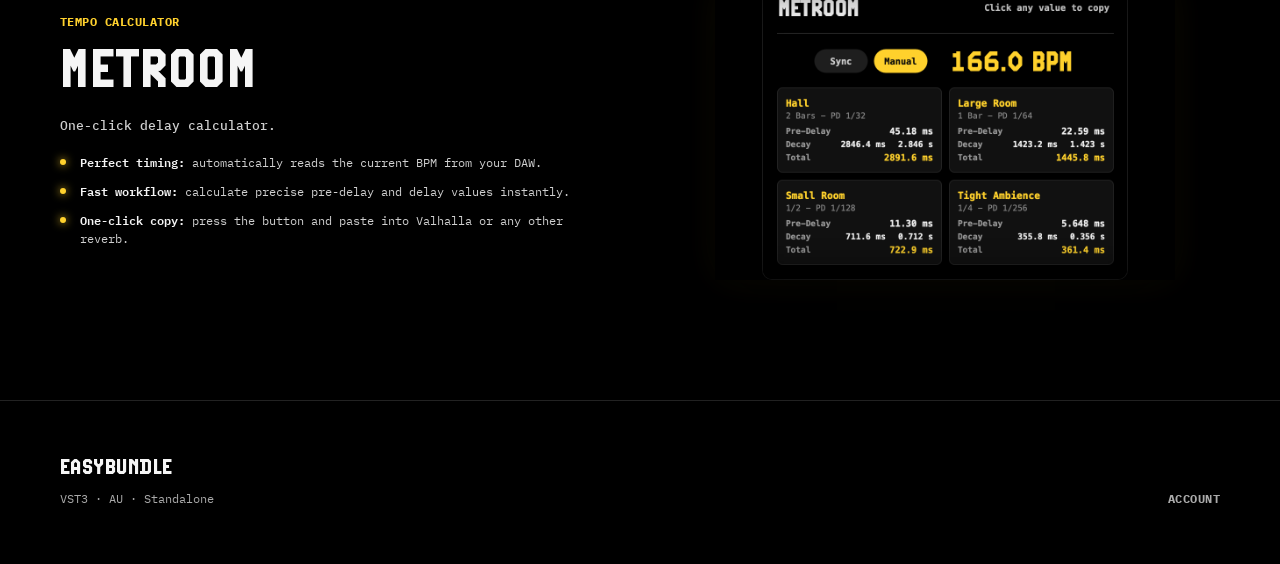
==== commit f5faf9b6: "Mobile dropdown nav; country names in RU" ====
--- a/index.html
+++ b/index.html
@@ -16,7 +16,10 @@
 
   <!-- Floating Navigation -->
   <nav class="rail" aria-label="Site">
-    <div class="rail__inner">
+    <button class="rail__burger" type="button" aria-label="Menu" aria-expanded="false" aria-controls="railMenu">
+      <span></span><span></span><span></span>
+    </button>
+    <div class="rail__inner" id="railMenu">
       <a href="#caesar">CAESAR</a>
       <a href="#capsule">CAPSULE</a>
       <a href="#reflect">REFLECT</a>
--- a/styles.css
+++ b/styles.css
@@ -123,6 +123,32 @@
   overflow: visible;
 }
 
+/* Burger toggle — desktop hidden, mobile dropdown trigger */
+.rail__burger {
+  display: none;
+  width: 44px;
+  height: var(--chip-h);
+  padding: 0;
+  border: none;
+  background: transparent;
+  cursor: pointer;
+  align-items: center;
+  justify-content: center;
+  gap: 5px;
+  flex-direction: column;
+}
+.rail__burger span {
+  display: block;
+  width: 18px;
+  height: 2px;
+  border-radius: 2px;
+  background: var(--text-primary);
+  transition: transform 0.3s cubic-bezier(0.25, 0.46, 0.45, 0.94), opacity 0.3s ease;
+}
+.rail.is-open .rail__burger span:nth-child(1) { transform: translateY(7px) rotate(45deg); }
+.rail.is-open .rail__burger span:nth-child(2) { opacity: 0; }
+.rail.is-open .rail__burger span:nth-child(3) { transform: translateY(-7px) rotate(-45deg); }
+
 /* Nav — oval morph chips (paintOvalButtonOverParent) */
 .rail a {
   --btn-ink: var(--text-secondary);
@@ -647,14 +673,58 @@
   .plugin__grid--flip .plugin__copy,
   .plugin__grid--flip .plugin__shot { order: initial; }
   .shot { transform: none !important; }
+
+  /* ── Mobile dropdown nav ── */
   .rail {
-    left: 50%;
-    transform: translateX(-50%);
+    top: 12px;
+    left: 16px;
+    transform: none;
     width: auto;
   }
   .rail.is-hidden {
-    transform: translateX(-50%) translateY(-200%);
+    transform: translateY(-200%);
     pointer-events: none;
+  }
+  .rail__burger {
+    display: flex;
+  }
+  .rail__inner {
+    position: absolute;
+    top: calc(var(--chip-h) + 8px);
+    left: 0;
+    flex-direction: column;
+    gap: 4px;
+    min-width: 200px;
+    padding: 0;
+    background: transparent;
+    border: none;
+    border-radius: 0;
+    opacity: 0;
+    visibility: hidden;
+    transform: translateY(-8px);
+    transition: opacity 0.25s ease, transform 0.25s cubic-bezier(0.16, 1, 0.3, 1), visibility 0.25s;
+  }
+  .rail.is-open .rail__inner {
+    opacity: 1;
+    visibility: visible;
+    transform: none;
+  }
+  .rail__inner a,
+  .rail__inner .rail__item {
+    align-self: flex-start;
+    width: auto;
+  }
+  .rail__inner .rail__langs {
+    align-self: flex-start;
+    margin: 2px 0 0;
+    height: var(--chip-h);
+    width: auto;
+  }
+  .rail__inner .rail__langs.is-open {
+    width: auto !important;
+  }
+  .rail__inner .rail__langs .rail__langs-inner {
+    width: 100%;
   }
 }
 
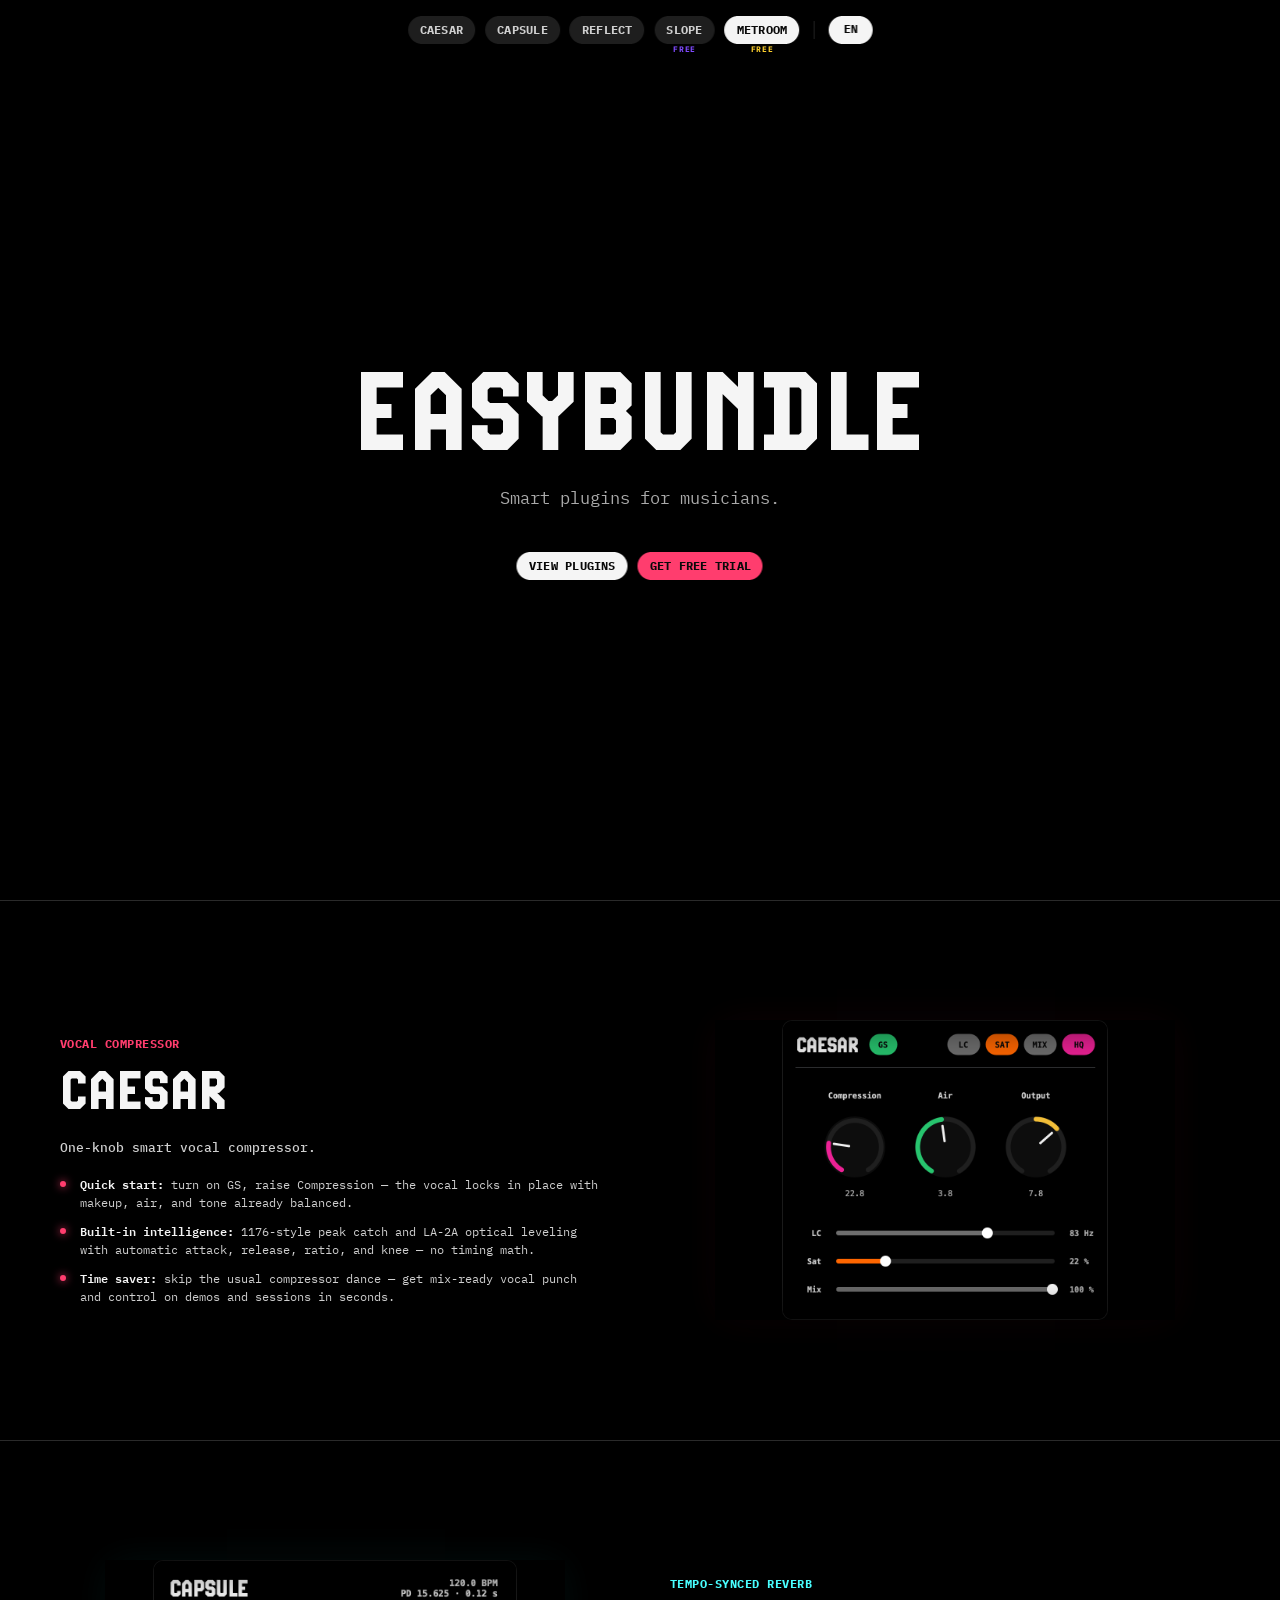
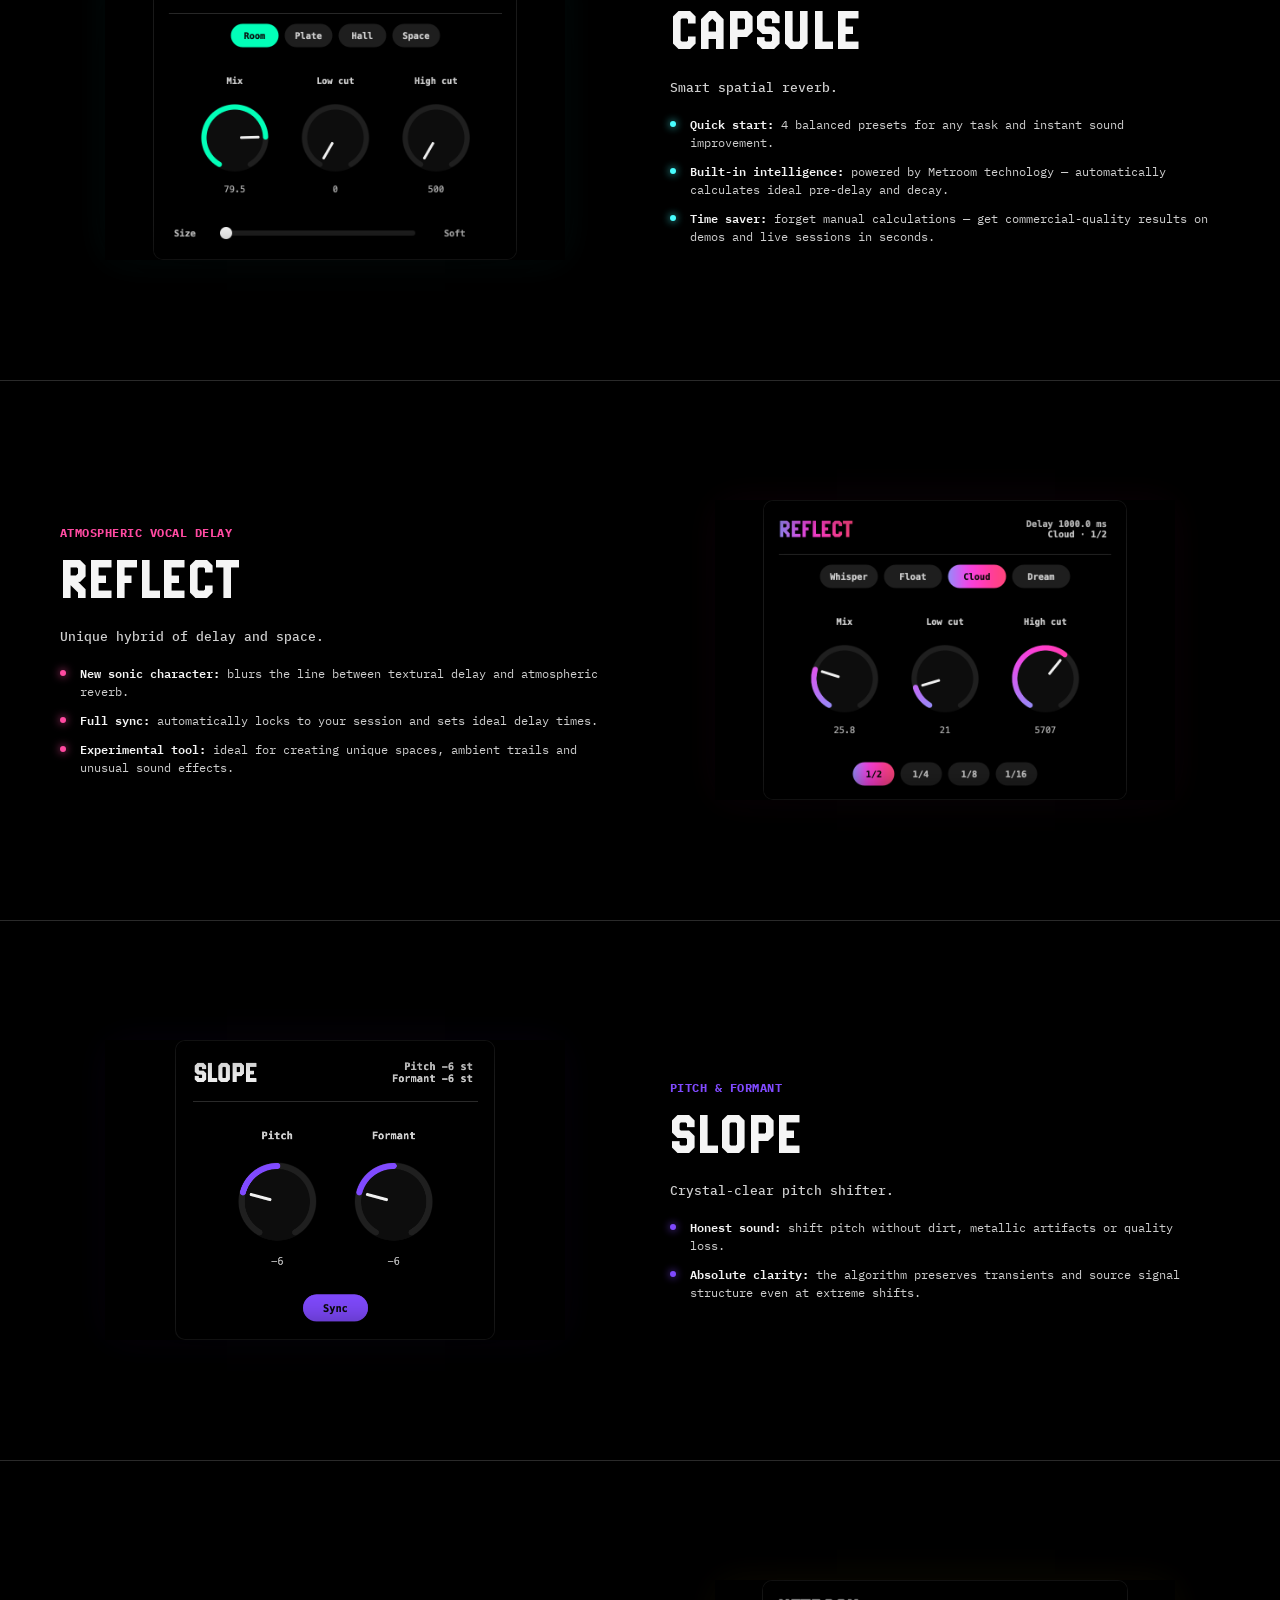
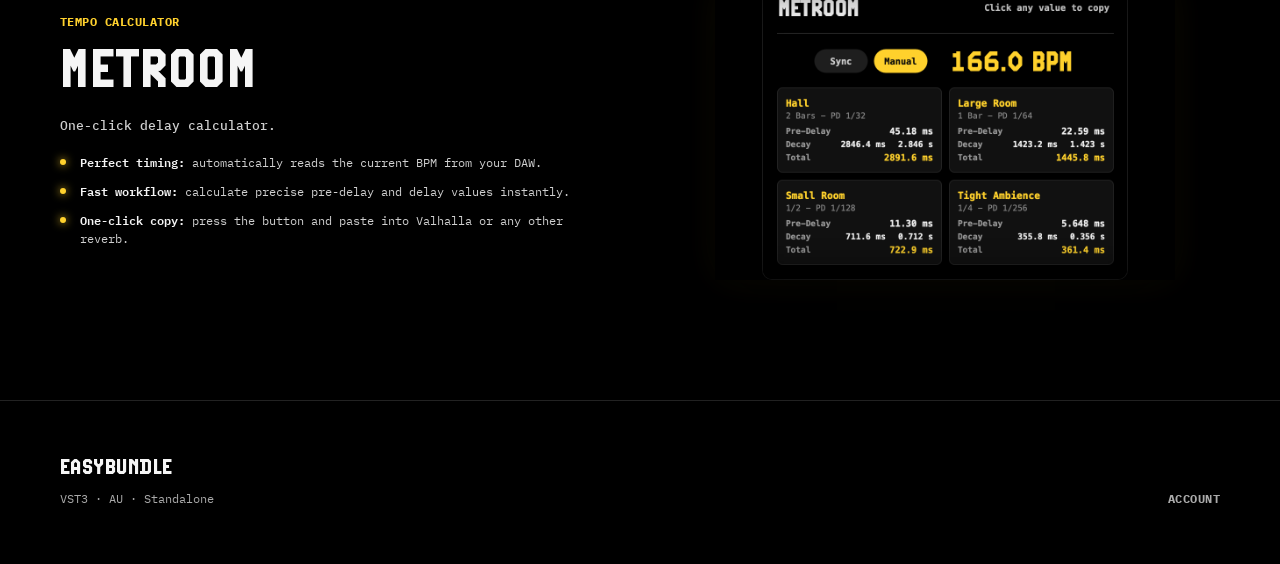
==== commit 21b54976: "Remove payment: free registration grants 3-month trial license" ====
--- a/index.html
+++ b/index.html
@@ -16,9 +16,6 @@
 
   <!-- Floating Navigation -->
   <nav class="rail" aria-label="Site">
-    <button class="rail__burger" type="button" aria-label="Menu" aria-expanded="false" aria-controls="railMenu">
-      <span></span><span></span><span></span>
-    </button>
     <div class="rail__inner" id="railMenu">
       <a href="#caesar">CAESAR</a>
       <a href="#capsule">CAPSULE</a>
@@ -26,11 +23,11 @@
       <span class="rail__item"><a href="#slope">SLOPE</a><span class="rail__free" style="color:#804AFF">FREE</span></span>
       <span class="rail__item"><a href="#metroom">METROOM</a><span class="rail__free" style="color:#FFD12D">FREE</span></span>
       <span class="rail__divider"></span>
-      <div class="rail__langs" id="langSwitch" aria-label="Language">
-        <div class="rail__langs-inner">
-          <button class="rail__lang is-active" type="button" data-lang="en">EN</button>
-          <button class="rail__lang" type="button" data-lang="ru">RU</button>
-        </div>
+    </div>
+    <div class="rail__langs" id="langSwitch" aria-label="Language">
+      <div class="rail__langs-inner">
+        <button class="rail__lang is-active" type="button" data-lang="en">EN</button>
+        <button class="rail__lang" type="button" data-lang="ru">RU</button>
       </div>
     </div>
   </nav>
@@ -42,7 +39,7 @@
       <p class="hero__line" data-i18n="hero.line">Smart plugins for musicians.</p>
       <div class="hero__cta">
         <a class="btn btn--primary" href="#plugins" data-i18n="hero.cta1">View plugins</a>
-        <button class="btn btn--buy" type="button" id="buyOpen" data-i18n="hero.ctaBuy">Buy bundle</button>
+        <button class="btn btn--buy" type="button" id="buyOpen" data-i18n="hero.ctaBuy">Get free trial</button>
       </div>
     </div>
   </header>
@@ -163,8 +160,8 @@
     <div class="checkout__panel" role="dialog" aria-modal="true" aria-labelledby="checkoutTitle">
       <button class="checkout__close" type="button" aria-label="Close" data-checkout-close>&times;</button>
       <p class="checkout__eyebrow" data-i18n="buy.eyebrow">EASYBUNDLE</p>
-      <h2 class="checkout__title" id="checkoutTitle" data-i18n="buy.title">Buy the bundle</h2>
-      <p class="checkout__price"><strong>$149</strong> <span data-i18n="buy.includes">— all five plugins, perpetual license</span></p>
+      <h2 class="checkout__title" id="checkoutTitle" data-i18n="buy.title">Get a free trial</h2>
+      <p class="checkout__price" data-i18n="buy.includes">— all five plugins, free for 3 months</p>
 
       <form class="checkout__form" id="checkoutForm" novalidate>
         <div class="checkout__row checkout__row--2">
@@ -210,15 +207,14 @@
         </div>
         <label class="checkout__check">
           <input type="checkbox" name="terms" required />
-          <span data-i18n="buy.terms">I agree to the license terms. One seat, personal use, no redistribution.</span>
-        </label>
-        <p class="checkout__note" data-i18n="buy.note">After payment we create your account, email the password and license key, and activate the bundle.</p>
-        <button class="checkout__submit" type="submit" data-i18n="buy.submit">Pay &amp; activate</button>
+          <span data-i18n="buy.terms">I agree to the license terms. One seat, personal use, no redistribution.</span>        </label>
+        <p class="checkout__note" data-i18n="buy.note">Register and we'll email your account password and a license key valid for a free 3-month trial.</p>
+        <button class="checkout__submit" type="submit" data-i18n="buy.submit">Get my free trial</button>
         <p class="checkout__status" id="checkoutStatus" aria-live="polite"></p>
       </form>
 
       <div class="checkout__done" id="checkoutDone">
-        <p data-i18n="buy.done">Purchase complete. Check your email for the password and license key.</p>
+        <p data-i18n="buy.done">Registration complete. Check your email for the password and license key.</p>
         <div>
           <span data-i18n="buy.licenseLabel">License key</span>
           <code id="checkoutLicense"></code>
--- a/styles.css
+++ b/styles.css
@@ -107,6 +107,9 @@
   left: 50%;
   transform: translateX(-50%);
   z-index: 100;
+  display: flex;
+  align-items: center;
+  gap: var(--chip-gap);
   transition: transform 0.35s cubic-bezier(0.25, 0.46, 0.45, 0.94);
 }
 .rail.is-hidden {
@@ -123,31 +126,9 @@
   overflow: visible;
 }
 
-/* Burger toggle — desktop hidden, mobile dropdown trigger */
-.rail__burger {
-  display: none;
-  width: 44px;
-  height: var(--chip-h);
-  padding: 0;
-  border: none;
-  background: transparent;
-  cursor: pointer;
-  align-items: center;
-  justify-content: center;
-  gap: 5px;
-  flex-direction: column;
-}
-.rail__burger span {
-  display: block;
-  width: 18px;
-  height: 2px;
-  border-radius: 2px;
-  background: var(--text-primary);
-  transition: transform 0.3s cubic-bezier(0.25, 0.46, 0.45, 0.94), opacity 0.3s ease;
-}
-.rail.is-open .rail__burger span:nth-child(1) { transform: translateY(7px) rotate(45deg); }
-.rail.is-open .rail__burger span:nth-child(2) { opacity: 0; }
-.rail.is-open .rail__burger span:nth-child(3) { transform: translateY(-7px) rotate(-45deg); }
+/* Burger toggle — unused (mobile nav is a horizontal scroller now) */
+
+/* ── Vertical / horizontal chip layout helpers ── */
 
 /* Nav — oval morph chips (paintOvalButtonOverParent) */
 .rail a {
@@ -674,57 +655,143 @@
   .plugin__grid--flip .plugin__shot { order: initial; }
   .shot { transform: none !important; }
 
-  /* ── Mobile dropdown nav ── */
+  /* ── Mobile horizontal scrollable nav ── */
   .rail {
     top: 12px;
-    left: 16px;
+    left: 0;
+    right: 0;
     transform: none;
-    width: auto;
+    width: 100%;
+    padding: 0;
+    height: 56px;
+    overflow: visible;
+    align-items: flex-start;
+  }
+  /* Dark plate under the header — dims content that slides beneath it */
+  .rail::before {
+    content: "";
+    position: absolute;
+    top: -12px;
+    left: 0;
+    right: 0;
+    bottom: -56px;
+    background: linear-gradient(
+      to bottom,
+      rgba(0, 0, 0, 0.9),
+      rgba(0, 0, 0, 0.5) 50%,
+      rgba(0, 0, 0, 0) 100%
+    );
+    z-index: -1;
+    pointer-events: none;
   }
   .rail.is-hidden {
     transform: translateY(-200%);
     pointer-events: none;
   }
   .rail__burger {
-    display: flex;
+    display: none;
   }
   .rail__inner {
-    position: absolute;
-    top: calc(var(--chip-h) + 8px);
-    left: 0;
-    flex-direction: column;
-    gap: 4px;
-    min-width: 200px;
-    padding: 0;
+    position: static;
+    flex: 1 1 auto;
+    min-width: 0;
+    flex-direction: row;
+    align-items: center;
+    justify-content: flex-start;
+    gap: 8px;
+    width: auto;
+    height: 100%;
+    padding: 14px 0 14px 16px;
     background: transparent;
     border: none;
     border-radius: 0;
-    opacity: 0;
-    visibility: hidden;
-    transform: translateY(-8px);
-    transition: opacity 0.25s ease, transform 0.25s cubic-bezier(0.16, 1, 0.3, 1), visibility 0.25s;
-  }
-  .rail.is-open .rail__inner {
+    overflow-x: auto;
+    overflow-y: hidden;
+    -webkit-overflow-scrolling: touch;
+    scrollbar-width: none;
     opacity: 1;
     visibility: visible;
     transform: none;
-  }
+    transition: none;
+    /* Fade content at the scroll edges */
+    -webkit-mask-image: linear-gradient(
+      to right,
+      transparent 0,
+      #000 34px,
+      #000 calc(100% - 40px),
+      transparent 100%
+    );
+    mask-image: linear-gradient(
+      to right,
+      transparent 0,
+      #000 34px,
+      #000 calc(100% - 40px),
+      transparent 100%
+    );
+  }
+  .rail__inner::-webkit-scrollbar { display: none; }
   .rail__inner a,
   .rail__inner .rail__item {
+    flex: 0 0 auto;
+    width: auto;
+    white-space: nowrap;
+  }
+  .rail__inner .rail__item {
+    justify-content: center;
+    gap: 6px;
+  }
+  .rail__inner .rail__item .rail__free {
+    position: absolute;
+    bottom: -12px;
+    left: 50%;
+    transform: translateX(-50%);
+    font-size: 8px;
+    letter-spacing: 0.08em;
+    animation: freePulse 2.5s ease-in-out infinite;
+  }
+  .rail__inner .rail__divider {
+    display: inline-block;
+    flex: 0 0 auto;
+    width: 1px;
+    height: 18px;
+    margin: 0 4px;
+  }
+  .rail__inner a,
+  .rail__inner .rail__item > a {
+    height: var(--chip-h);
+    font-size: 12px;
+    padding: 0 var(--chip-pad-x);
+  }
+  /* Lang switch — always visible, sits outside the scroller */
+  .rail__langs {
+    flex: 0 0 auto;
+    margin: 14px 16px 0 8px;
+    height: var(--chip-h);
+    width: 44px;
+    padding: 0;
     align-self: flex-start;
-    width: auto;
-  }
-  .rail__inner .rail__langs {
-    align-self: flex-start;
-    margin: 2px 0 0;
-    height: var(--chip-h);
-    width: auto;
-  }
-  .rail__inner .rail__langs.is-open {
-    width: auto !important;
-  }
-  .rail__inner .rail__langs .rail__langs-inner {
+  }
+  .rail__langs .chip__canvas {
+    height: 100%;
+  }
+  .rail__langs .rail__langs-inner {
     width: 100%;
+    height: 100%;
+    display: flex;
+    flex-direction: column;
+    align-items: stretch;
+  }
+  .rail__langs .rail__lang {
+    flex: 1 1 0;
+    min-height: 0;
+    width: 100%;
+    height: 100%;
+    padding: 0;
+    color: transparent;
+    -webkit-text-fill-color: transparent;
+  }
+  .rail__langs:not(.is-open) .rail__langs-inner {
+    display: block;
   }
 }
 
@@ -973,8 +1040,10 @@
 
 @media (max-width: 600px) {
   .hero__brand { font-size: clamp(2.8rem, 14vw, 4rem); }
-  .hero__cta { flex-direction: column; align-items: center; }
-  .hero__cta .btn { width: 100%; max-width: 280px; }
+  .hero__cta .btn {
+    flex: 0 1 auto;
+    width: auto;
+  }
 }
 
 @media (prefers-reduced-motion: reduce) {
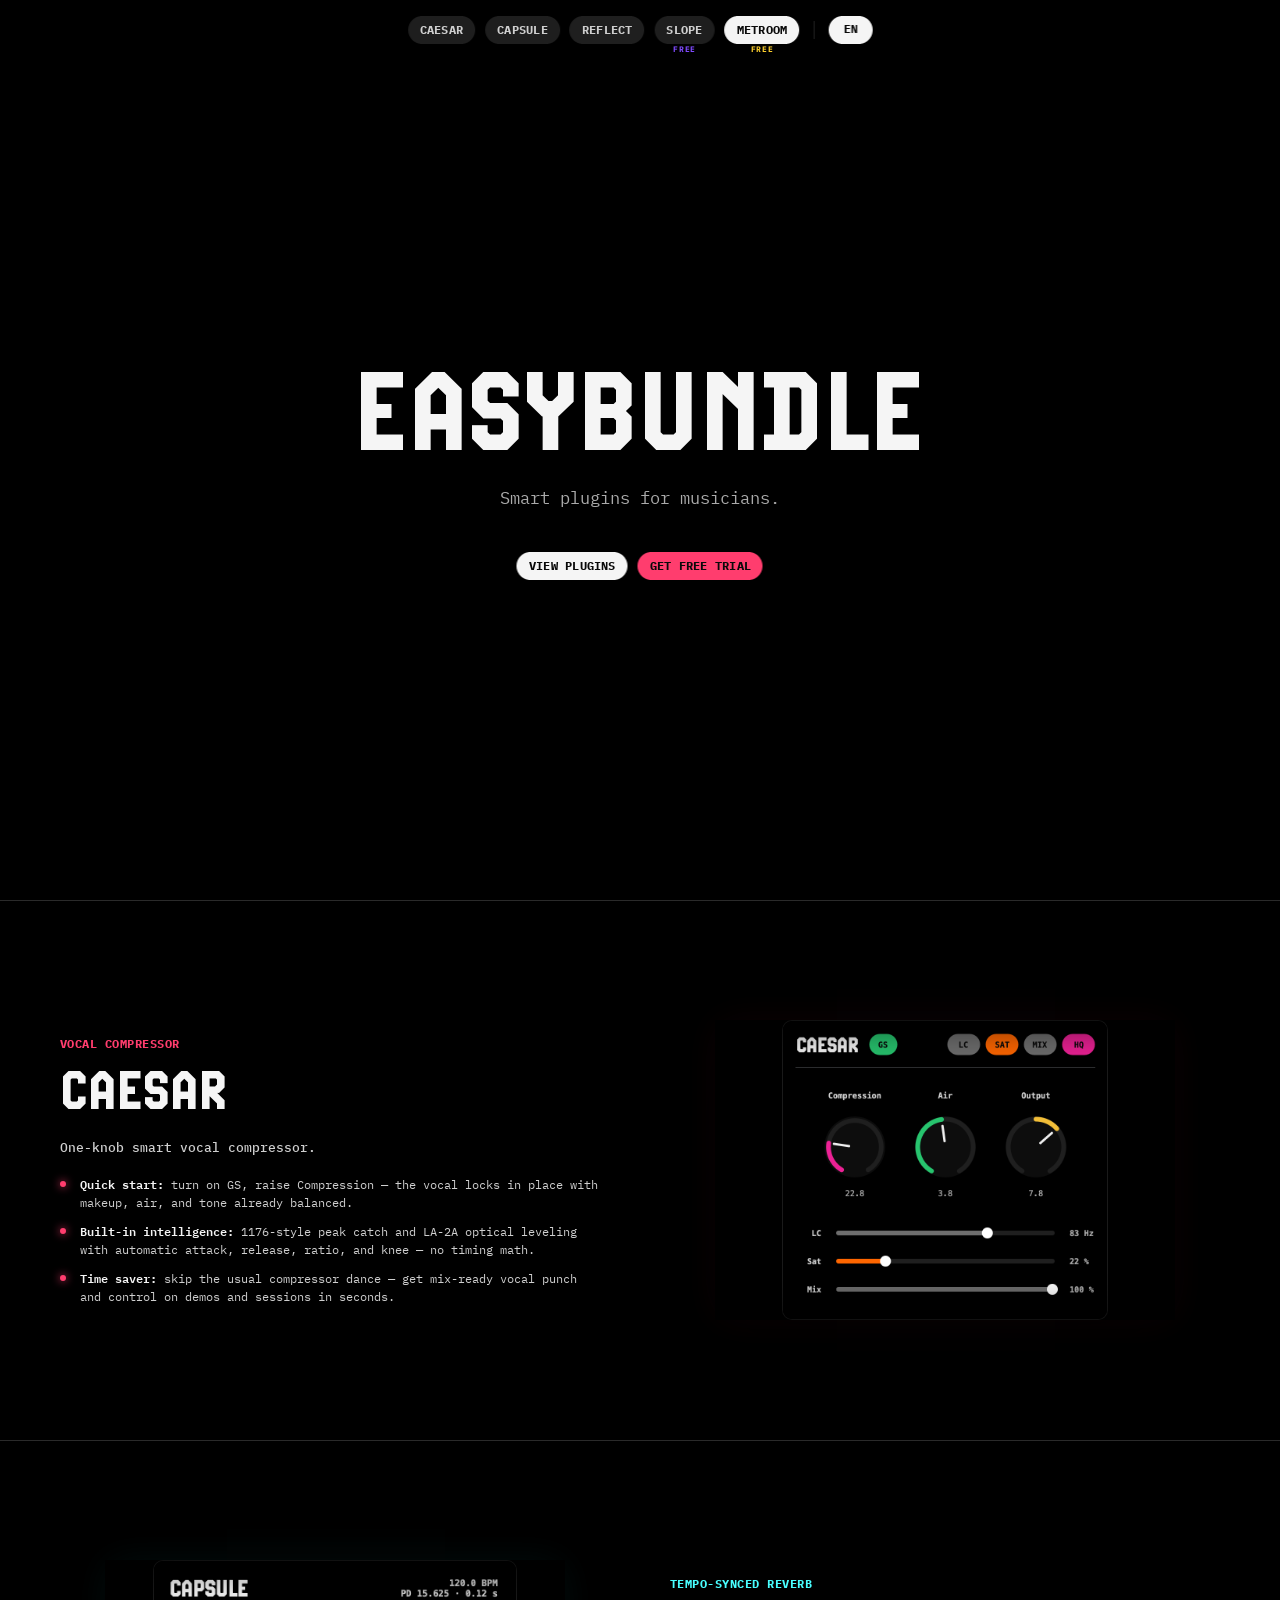
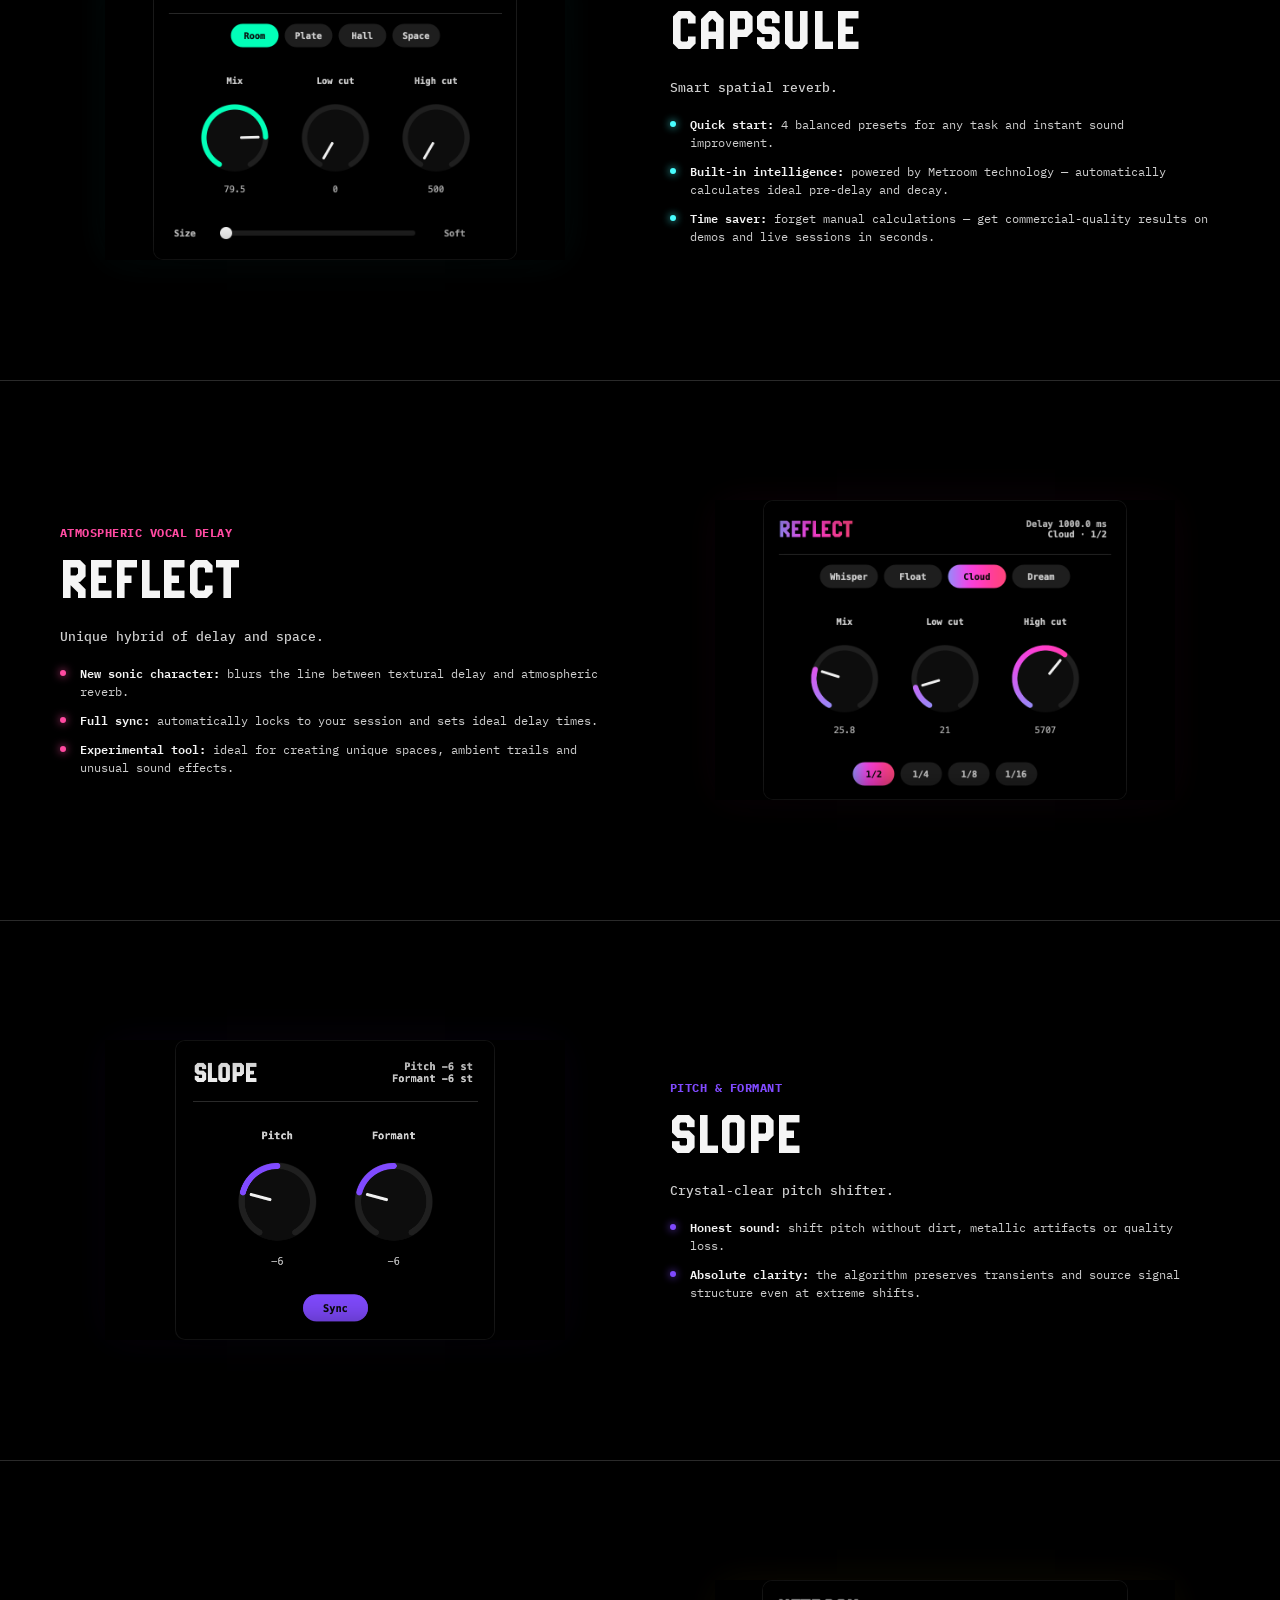
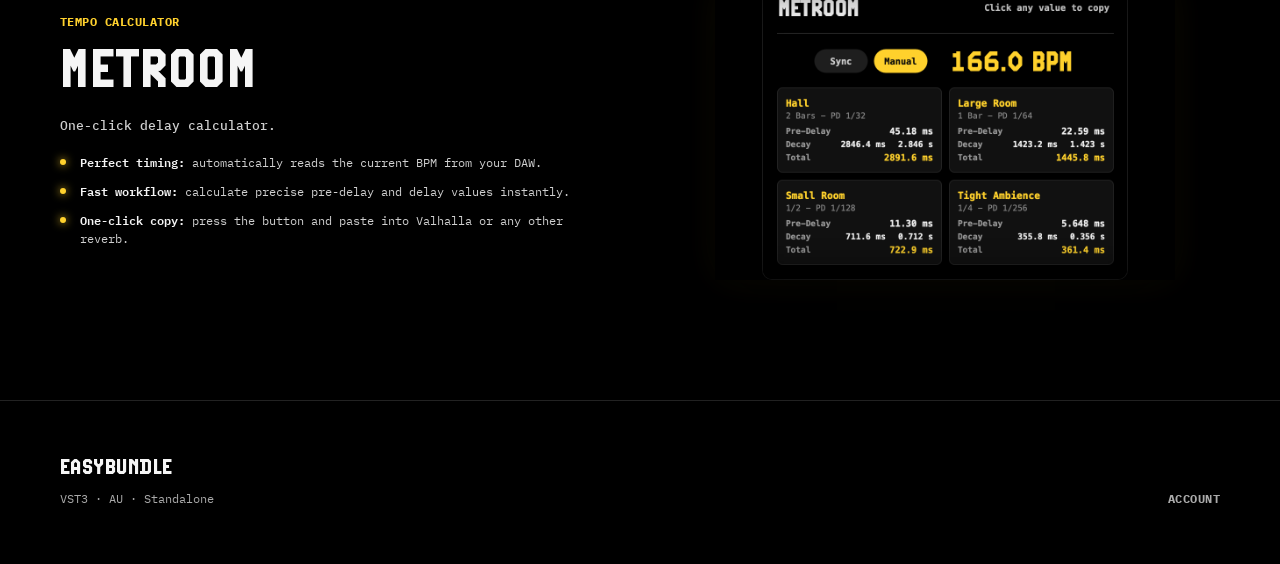
==== commit 6cc6867b: "Registration: drop company/VAT + dash; mobile nav: inset from edge, dynamic edge fade only on cut bu" ====
--- a/index.html
+++ b/index.html
@@ -161,7 +161,7 @@
       <button class="checkout__close" type="button" aria-label="Close" data-checkout-close>&times;</button>
       <p class="checkout__eyebrow" data-i18n="buy.eyebrow">EASYBUNDLE</p>
       <h2 class="checkout__title" id="checkoutTitle" data-i18n="buy.title">Get a free trial</h2>
-      <p class="checkout__price" data-i18n="buy.includes">— all five plugins, free for 3 months</p>
+      <p class="checkout__price" data-i18n="buy.includes">all five plugins, free for 3 months</p>
 
       <form class="checkout__form" id="checkoutForm" novalidate>
         <div class="checkout__row checkout__row--2">
@@ -179,31 +179,21 @@
           <input id="buyEmail" name="email" type="email" autocomplete="email" required />
         </div>
         <div class="checkout__field">
-          <label for="buyCompany" data-i18n="buy.company">Company <span style="opacity:.5">(optional)</span></label>
-          <input id="buyCompany" name="company" autocomplete="organization" />
-        </div>
-        <div class="checkout__row checkout__row--2">
-          <div class="checkout__field">
-            <label for="buyCountry" data-i18n="buy.country">Country</label>
-            <select id="buyCountry" name="country" required>
-              <option value="">—</option>
-              <option value="RU" data-en="Russia" data-ru="Россия">Russia</option>
-              <option value="US" data-en="United States" data-ru="США">United States</option>
-              <option value="GB" data-en="United Kingdom" data-ru="Великобритания">United Kingdom</option>
-              <option value="DE" data-en="Germany" data-ru="Германия">Germany</option>
-              <option value="FR" data-en="France" data-ru="Франция">France</option>
-              <option value="NL" data-en="Netherlands" data-ru="Нидерланды">Netherlands</option>
-              <option value="PL" data-en="Poland" data-ru="Польша">Poland</option>
-              <option value="UA" data-en="Ukraine" data-ru="Украина">Ukraine</option>
-              <option value="BY" data-en="Belarus" data-ru="Беларусь">Belarus</option>
-              <option value="KZ" data-en="Kazakhstan" data-ru="Казахстан">Kazakhstan</option>
-              <option value="OTHER" data-en="Other" data-ru="Другое">Other</option>
-            </select>
-          </div>
-          <div class="checkout__field">
-            <label for="buyVat" data-i18n="buy.vat">VAT / Tax ID <span style="opacity:.5">(opt.)</span></label>
-            <input id="buyVat" name="vat" autocomplete="off" />
-          </div>
+          <label for="buyCountry" data-i18n="buy.country">Country</label>
+          <select id="buyCountry" name="country" required>
+            <option value="">—</option>
+            <option value="RU" data-en="Russia" data-ru="Россия">Russia</option>
+            <option value="US" data-en="United States" data-ru="США">United States</option>
+            <option value="GB" data-en="United Kingdom" data-ru="Великобритания">United Kingdom</option>
+            <option value="DE" data-en="Germany" data-ru="Германия">Germany</option>
+            <option value="FR" data-en="France" data-ru="Франция">France</option>
+            <option value="NL" data-en="Netherlands" data-ru="Нидерланды">Netherlands</option>
+            <option value="PL" data-en="Poland" data-ru="Польша">Poland</option>
+            <option value="UA" data-en="Ukraine" data-ru="Украина">Ukraine</option>
+            <option value="BY" data-en="Belarus" data-ru="Беларусь">Belarus</option>
+            <option value="KZ" data-en="Kazakhstan" data-ru="Казахстан">Kazakhstan</option>
+            <option value="OTHER" data-en="Other" data-ru="Другое">Other</option>
+          </select>
         </div>
         <label class="checkout__check">
           <input type="checkbox" name="terms" required />
--- a/styles.css
+++ b/styles.css
@@ -662,7 +662,7 @@
     right: 0;
     transform: none;
     width: 100%;
-    padding: 0;
+    padding: 0 12px;
     height: 56px;
     overflow: visible;
     align-items: flex-start;
@@ -701,7 +701,7 @@
     gap: 8px;
     width: auto;
     height: 100%;
-    padding: 14px 0 14px 16px;
+    padding: 14px 0 14px 8px;
     background: transparent;
     border: none;
     border-radius: 0;
@@ -713,21 +713,8 @@
     visibility: visible;
     transform: none;
     transition: none;
-    /* Fade content at the scroll edges */
-    -webkit-mask-image: linear-gradient(
-      to right,
-      transparent 0,
-      #000 34px,
-      #000 calc(100% - 40px),
-      transparent 100%
-    );
-    mask-image: linear-gradient(
-      to right,
-      transparent 0,
-      #000 34px,
-      #000 calc(100% - 40px),
-      transparent 100%
-    );
+    /* Edge fade is applied dynamically by JS — only where content is cut off,
+       so a fully-visible button is never dimmed. */
   }
   .rail__inner::-webkit-scrollbar { display: none; }
   .rail__inner a,
@@ -765,7 +752,7 @@
   /* Lang switch — always visible, sits outside the scroller */
   .rail__langs {
     flex: 0 0 auto;
-    margin: 14px 16px 0 8px;
+    margin: 14px 8px 0 8px;
     height: var(--chip-h);
     width: 44px;
     padding: 0;
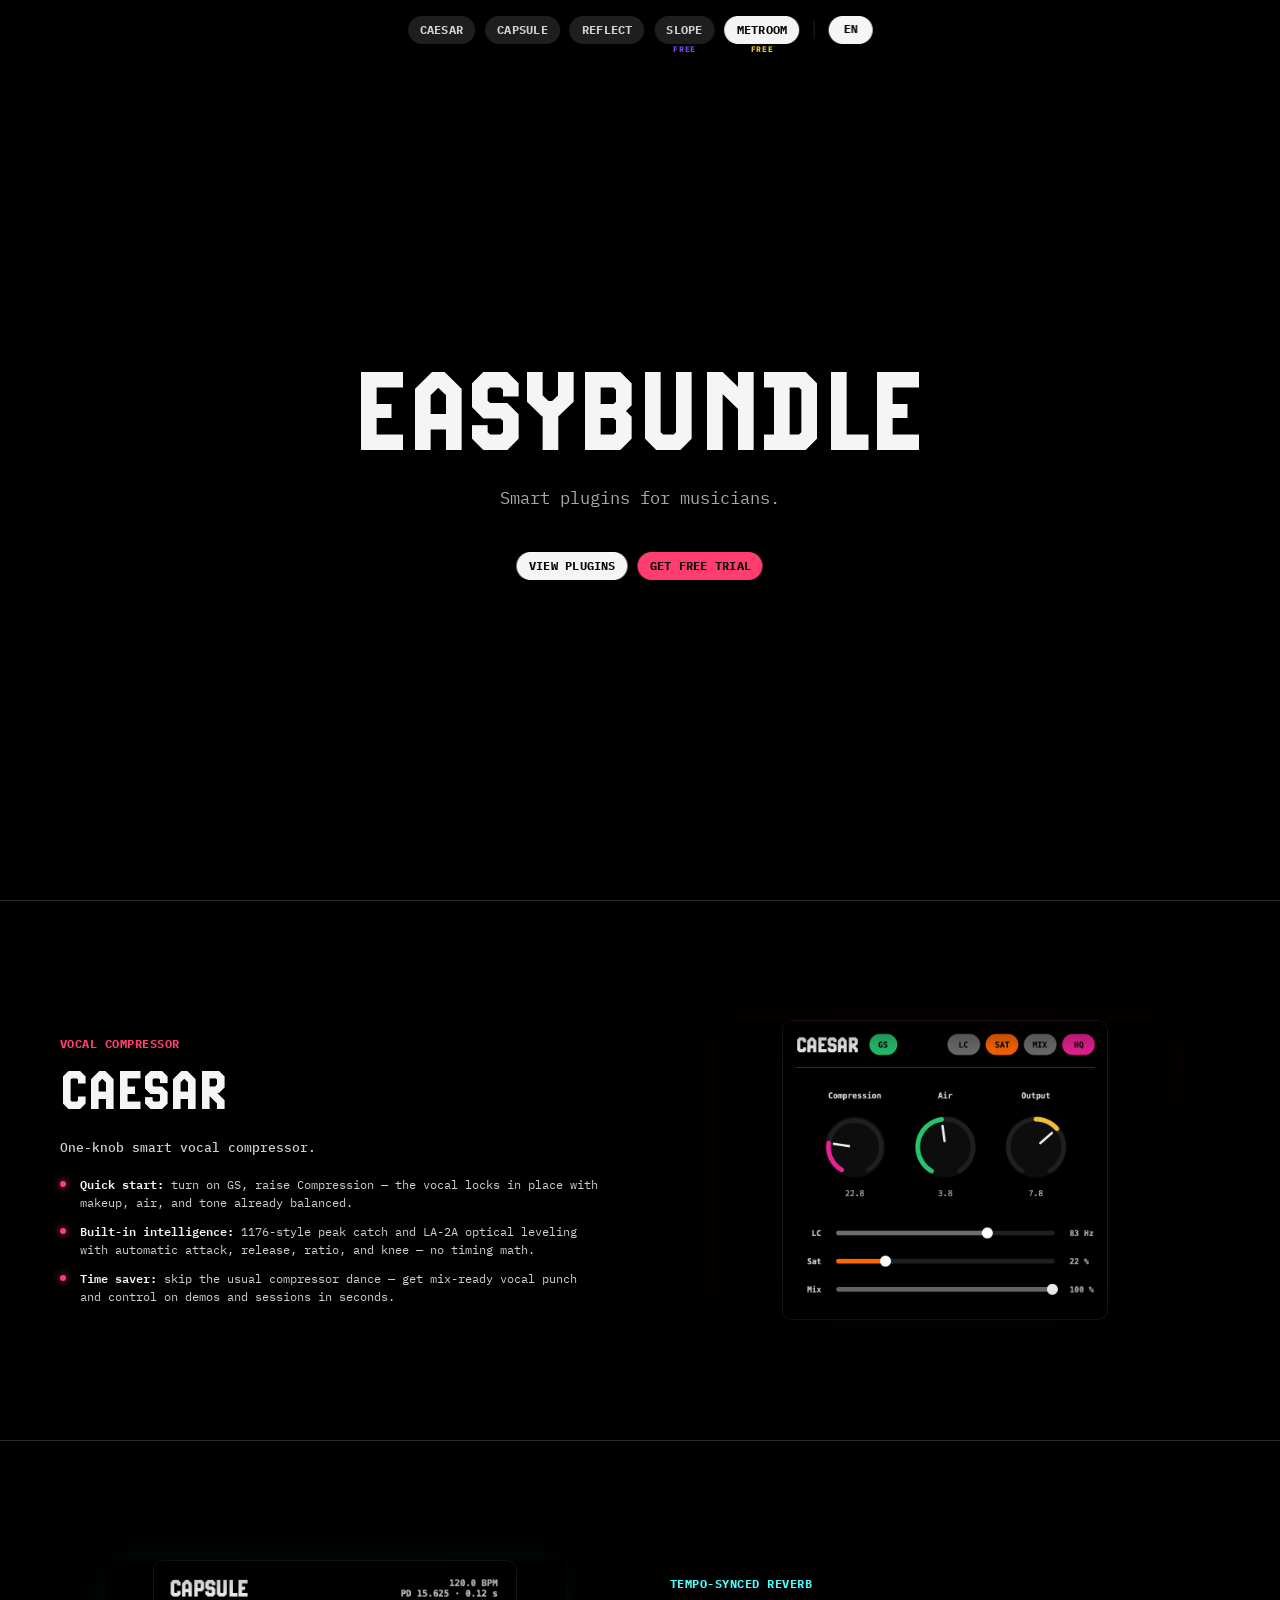
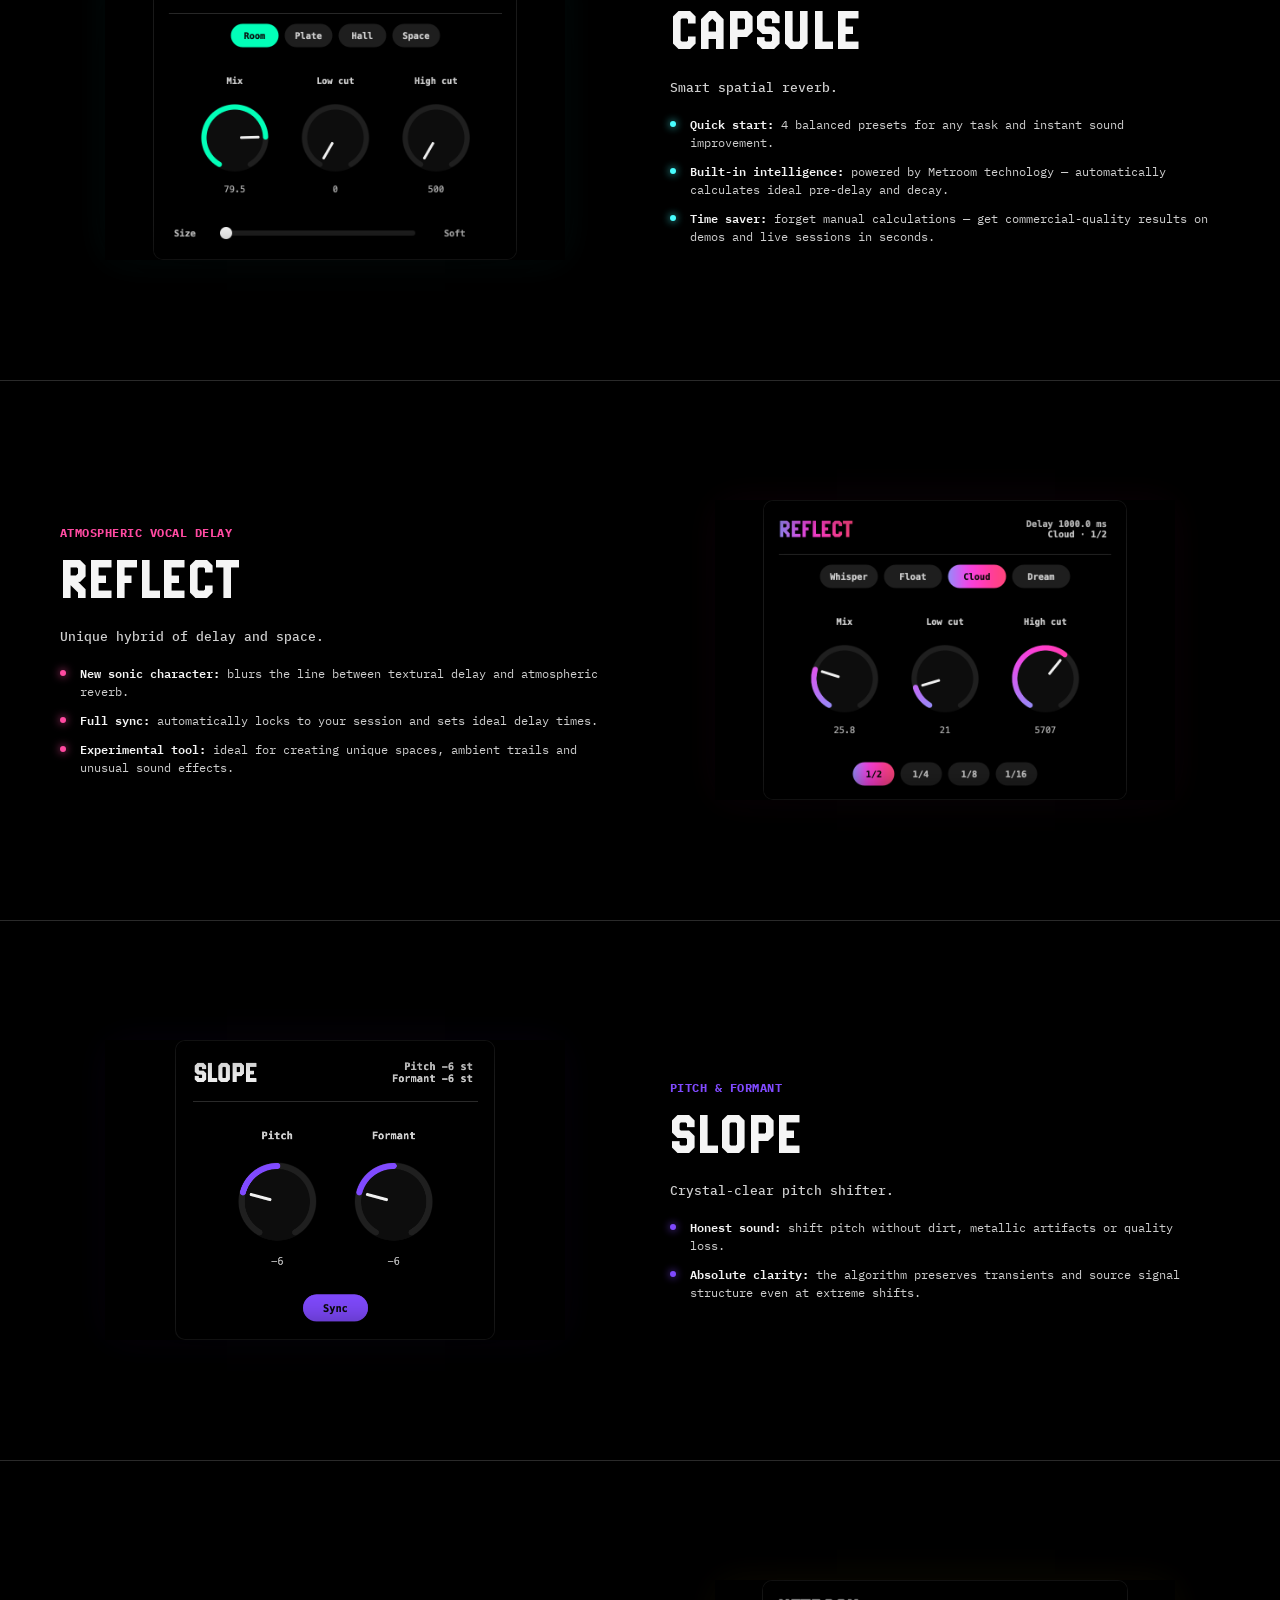
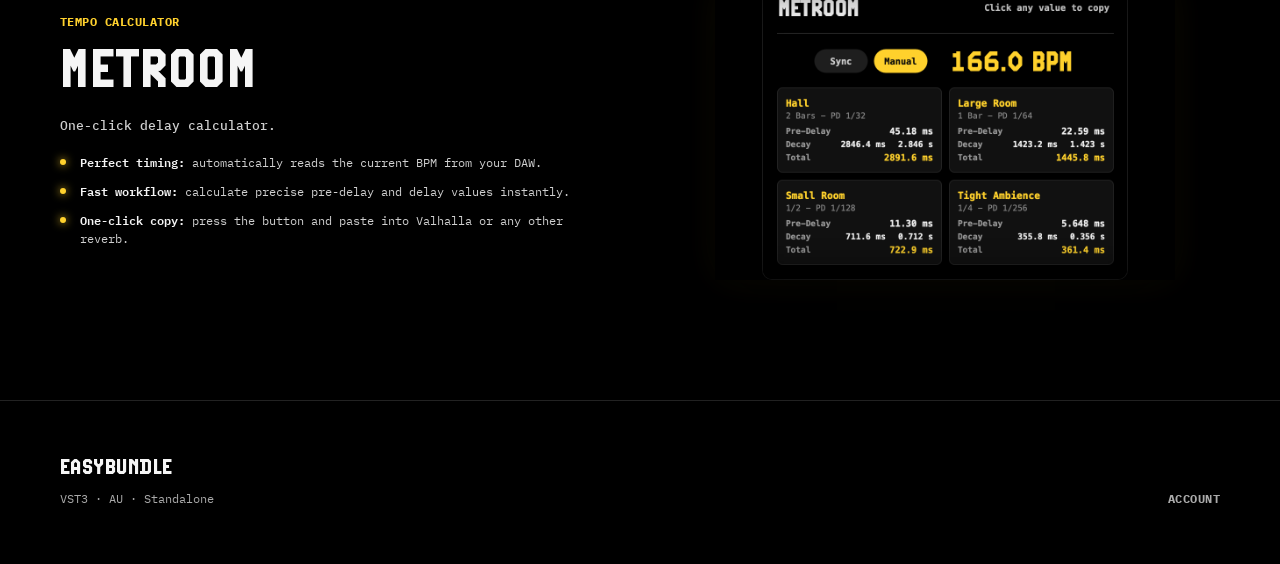
==== commit 1b1683fb: "Add admin TOTP 2FA, rate limits, and expanded god-mode tools. Secure login against brute force, and " ====
--- a/index.html
+++ b/index.html
@@ -3,8 +3,8 @@
 <head>
   <meta charset="utf-8" />
   <meta name="viewport" content="width=device-width, initial-scale=1" />
-  <title>EASYBUNDLE — repentov</title>
-  <meta name="description" content="EASYBUNDLE by repentov: METROOM, CAESAR, CAPSULE, REFLECT, SLOPE — minimum knobs, maximum character." />
+  <title>EASYBUNDLE</title>
+  <meta name="description" content="EASYBUNDLE: METROOM, CAESAR, CAPSULE, REFLECT, SLOPE — minimum knobs, maximum character." />
   <link rel="icon" href="assets/logo.png" type="image/png" />
   <link rel="preconnect" href="https://fonts.googleapis.com" />
   <link rel="preconnect" href="https://fonts.gstatic.com" crossorigin />
--- a/styles.css
+++ b/styles.css
@@ -931,6 +931,16 @@
 .checkout__submit:hover:not(:disabled) {
   filter: brightness(1.06);
 }
+[hidden] {
+  display: none !important;
+}
+.admin-link {
+  margin-top: 12px;
+  display: block;
+  text-align: center;
+  text-decoration: none;
+  line-height: 44px;
+}
 .checkout__note {
   margin: 0;
   font-size: 12px;
